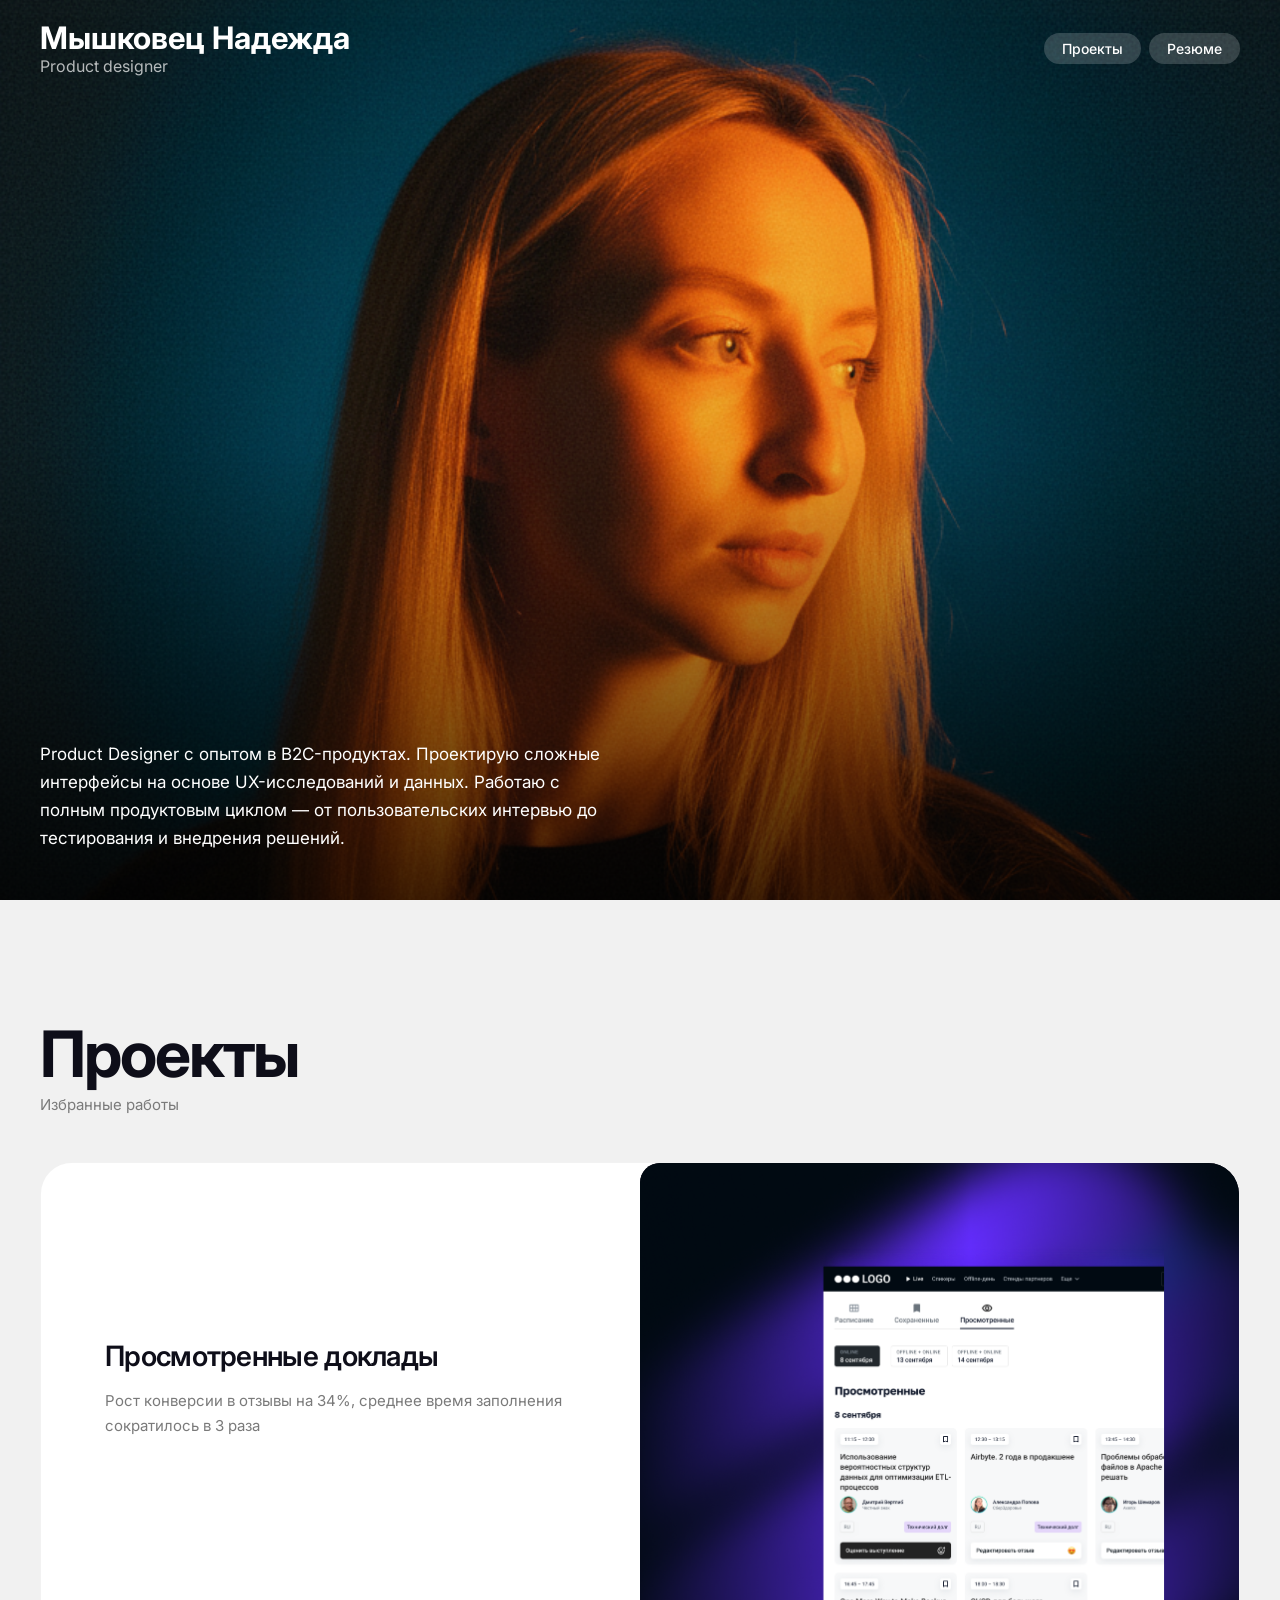
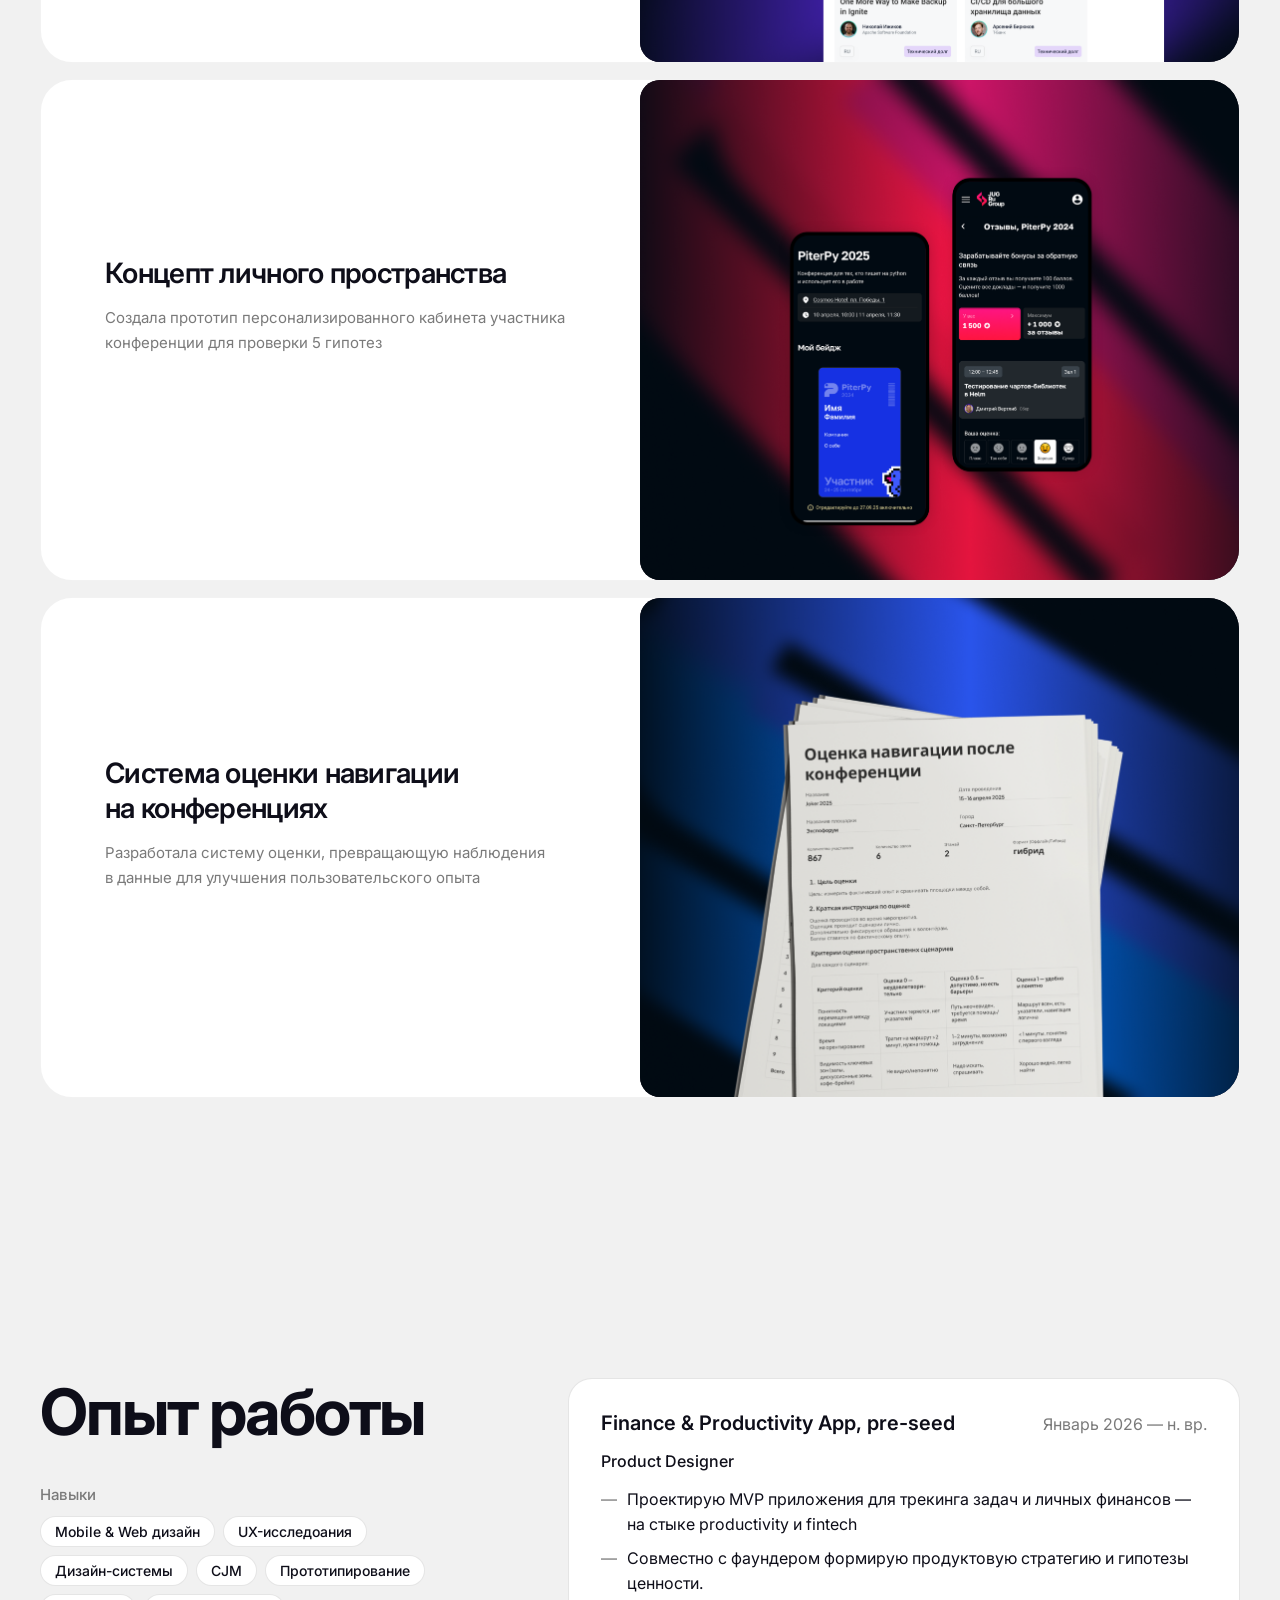
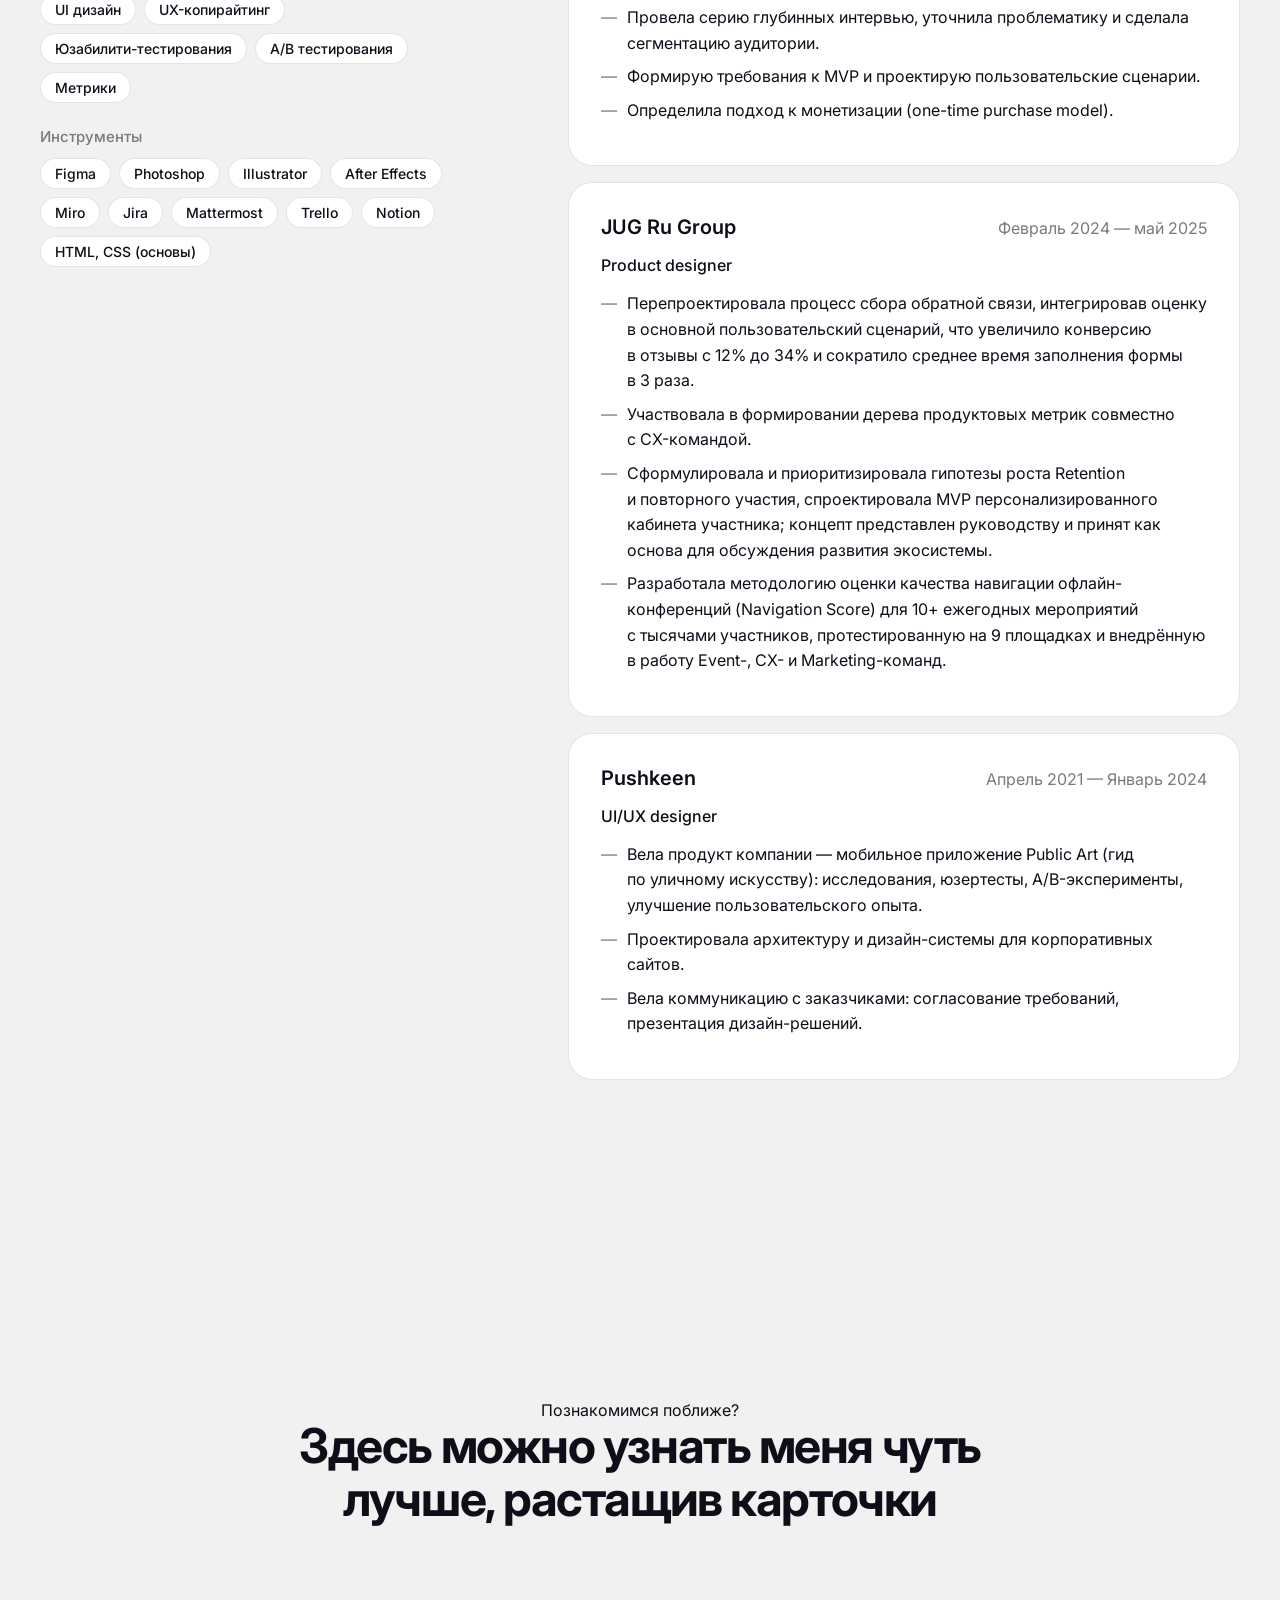
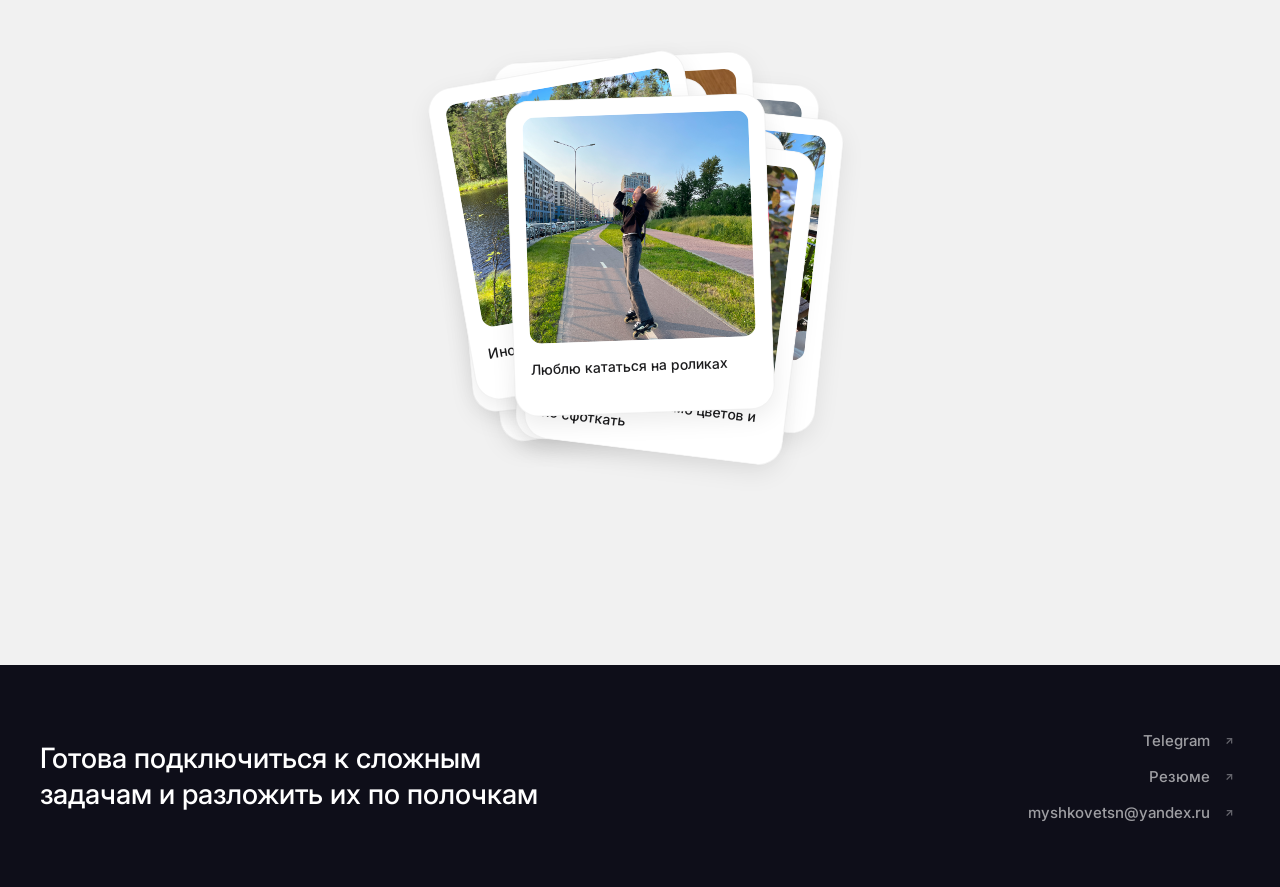
==== index.html @ fb1a0914 "Fix path" ====
<!doctype html>
<html lang="ru">
  <head>
    <meta charset="UTF-8" />
    <meta name="viewport" content="width=device-width" />
    <title>Мышковец Надежда — Product Designer</title>
    <meta name="description" content="Мышковец Надежда — Product Designer с опытом в B2C-продуктах" />
    <meta property="og:title" content="Мышковец Надежда — Product Designer" />
    <meta property="og:description" content="Проектирую сложные интерфейсы на основе UX-исследований и данных" />
    <meta property="og:image" content="https://myshkovetsn.ru/images/hero.png" />
    <meta property="og:type" content="website" />
    <link rel="preconnect" href="https://fonts.googleapis.com" />
    <link rel="preconnect" href="https://fonts.gstatic.com" crossorigin />
    <link href="https://fonts.googleapis.com/css2?family=Inter:wght@400;500;600;700&display=swap" rel="stylesheet" />
    <link rel="icon" type="image/png" href="images/favicon.png" />
    <style>
      *,
      *::before,
      *::after {
        box-sizing: border-box;
        margin: 0;
        padding: 0;
      }

      /*
    ━━━━━━━━━━━━━━━━━━━━━━━━━━━━━━━
    ТИПОГРАФИКА — единая система
    ━━━━━━━━━━━━━━━━━━━━━━━━━━━━━━━
    Дисплей (hero-имя в шапке): 31px / 700
    Дисплей (секция "Проекты"):  64px / 700  letter-spacing: -0.03em
    Карточка — заголовок:        28px / 600  letter-spacing: -0.02em
    Карточка — описание:         15px / 400
    Hero bio:                    17px / 400  leading: 1.65
    Навигация:                   14px / 500
    Подпись (muted):             15px / 400
    ━━━━━━━━━━━━━━━━━━━━━━━━━━━━━━━
    */

      :root {
        --bg: #f1f1f1;
        --dark: #0e0e19;
        --text: #0e0e19;
        --muted: #7a7a7a;
        --border: rgba(0, 0, 0, 0.1);
      }

      html {
        scroll-behavior: smooth;
      }

      body {
        font-family: "Inter", sans-serif;
        background: var(--bg);
        color: var(--text);
        -webkit-font-smoothing: antialiased;
        overflow-x: hidden;
      }

      /* ══════════════════════════════
       NAV
       ══════════════════════════════ */
      .site-nav {
        position: fixed;
        top: 0;
        left: 0;
        right: 0;
        z-index: 200;
        padding: 20px 40px;
        display: flex;
        align-items: center;
        /* кнопки по центру относительно всего лого */
        justify-content: space-between;
        transition:
          background 0.35s,
          border-color 0.35s;
        border-bottom: 1px solid transparent;
      }

      .site-nav.solid {
        background: #ffffff;
        border-color: var(--border);
      }

      .nav-logo {
        text-decoration: none;
        display: flex;
        flex-direction: column;
      }

      .nav-logo-name {
        font-weight: 700;
        line-height: 1.15;
        font-size: 31px;
        color: #fff;
        transition:
          font-size 0.35s,
          color 0.35s;
      }

      .nav-logo-role {
        font-size: 16px;
        color: rgba(255, 255, 255, 0.7);
        transition:
          max-height 0.35s,
          opacity 0.35s;
        max-height: 28px;
        overflow: hidden;
      }

      .site-nav.solid .nav-logo-name {
        font-size: 15px;
        color: var(--text);
      }

      .site-nav.solid .nav-logo-role {
        max-height: 0;
        opacity: 0;
      }

      .nav-links {
        display: flex;
        gap: 8px;
        list-style: none;
      }

      .nav-pill {
        font-size: 14px;
        font-weight: 500;
        text-decoration: none;
        border-radius: 20px;
        padding: 7px 18px;
        background: rgba(255, 255, 255, 0.18);
        color: #fff;
        transition: opacity 0.2s;
      }

      .site-nav.solid .nav-pill {
        background: rgba(0, 0, 0, 0.07);
        color: var(--text);
      }

      .nav-pill:hover {
        opacity: 0.65;
      }

      .nav-burger {
        display: none;
        flex-direction: column;
        gap: 5px;
        cursor: pointer;
        background: none;
        border: none;
        padding: 4px;
      }

      .nav-burger span {
        display: block;
        width: 24px;
        height: 2px;
        background: #fff;
        border-radius: 2px;
        transition: background 0.3s;
      }

      .site-nav.solid .nav-burger span {
        background: var(--text);
      }

      .nav-overlay {
        display: none;
        position: fixed;
        inset: 0;
        z-index: 190;
        background: var(--dark);
        flex-direction: column;
        padding: 100px 32px 40px;
        opacity: 0;
        transition: opacity 0.25s;
      }

      .nav-overlay.open {
        display: flex;
        opacity: 1;
      }

      .nav-overlay .ol-link {
        font-size: 30px;
        font-weight: 700;
        color: #fff;
        text-decoration: none;
        margin-bottom: 20px;
        display: block;
      }

      .overlay-contacts {
        margin-top: 40px;
        padding-top: 24px;
        border-top: 1px solid rgba(255, 255, 255, 0.12);
        display: flex;
        flex-direction: column;
      }

      .overlay-contacts a {
        font-size: 15px;
        color: rgba(255, 255, 255, 0.55);
        text-decoration: none;
        margin-bottom: 12px;
      }

      .close-btn {
        position: absolute;
        top: 20px;
        right: 28px;
        background: none;
        border: none;
        color: #fff;
        font-size: 36px;
        cursor: pointer;
        line-height: 1;
      }

      /* ══════════════════════════════
       HERO — ровно 100vh, лицо сверху
       ══════════════════════════════ */
      .hero {
        position: relative;
        width: 100%;
        height: 100vh;
        /* ровно один экран */
        overflow: hidden;
        background: #111;
      }

      .hero-bg {
        /* портретное фото: якорим сверху чтобы лицо было видно */
        position: absolute;
        top: 0;
        /* Убираем 200, прижимаем к самому верху */
        left: 0;
        width: 100%;
        height: 100%;
        object-fit: cover;

        /* Смещаем фокус: по горизонтали центр, по вертикали 15% (поднимаем лицо вверх) */
        object-position: center 45%;
        animation: heroIn 1s cubic-bezier(0.25, 0.46, 0.45, 0.94) both;
      }

      @keyframes heroIn {
        from {
          transform: scale(1.06);
          opacity: 0;
        }

        to {
          transform: scale(1);
          opacity: 1;
        }
      }

      .hero-overlay {
        position: absolute;
        inset: 0;
        background: linear-gradient(to top, rgba(0, 0, 0, 0.72) 0%, rgba(0, 0, 0, 0.05) 50%, transparent 100%);
      }

      .hero-text {
        position: absolute;
        bottom: 48px;
        left: 40px;
        right: 40px;
        max-width: 560px;
        color: #fff;
        animation: textIn 0.9s 0.55s cubic-bezier(0.25, 0.46, 0.45, 0.94) both;
      }

      .hero-text p {
        font-size: 17px;
        line-height: 1.65;
      }

      @keyframes textIn {
        from {
          opacity: 0;
          transform: translateY(18px);
        }

        to {
          opacity: 1;
          transform: none;
        }
      }

      /* ══════════════════════════════
       PROJECTS
       ══════════════════════════════ */
      #projects {
        padding: 120px 40px;
        max-width: 1540px;
        margin: 0 auto;
      }

      .projects-list {
        display: flex;
        flex-direction: column;
        gap: 32px;
        /* Увеличили зазор между карточками */
      }

      .p-card {
        display: grid;
        grid-template-columns: 1fr 1fr;
        gap: 0;
        min-height: 480px;
        border-radius: 32px;
        /* Более мягкие углы */
        overflow: hidden;
        text-decoration: none;
        color: inherit;
        background: #ffffff;
        /* Всегда белый фон */
        border: 1px solid rgba(0, 0, 0, 0.05);
        transition:
          transform 0.4s cubic-bezier(0.4, 0, 0.2, 1),
          box-shadow 0.4s ease;
      }

      /* Дисплей-заголовок секции */
      .section-title {
        font-size: 64px;
        font-weight: 700;
        letter-spacing: -0.03em;
        line-height: 1.05;
        margin-bottom: 8px;
      }

      .section-sub {
        font-size: 15px;
        color: var(--muted);
        margin-bottom: 48px;
      }

      .projects-list {
        display: flex;
        flex-direction: column;
        gap: 16px;
      }

      /* Текстовая панель */
      .p-text {
        padding: 64px;
        /* Больше воздуха внутри */
        display: flex;
        flex-direction: column;
        justify-content: center;
      }

      .p-text-inner {
        position: relative;
        z-index: 1;
      }

      /* Карточка — заголовок: 28px semibold (увеличен с 23px) */
      .p-text h3 {
        font-size: 28px;
        font-weight: 600;
        letter-spacing: -0.025em;
        line-height: 1.25;
        margin-bottom: 14px;
      }

      .p-card:hover .p-text h3 {
        text-decoration: underline;
        text-underline-offset: 3px;
      }

      .p-text p {
        font-size: 15px;
        color: var(--muted);
        line-height: 1.7;
        margin-bottom: 28px;
      }

      .p-cta {
        font-size: 14px;
        font-weight: 500;
        color: var(--text);
        display: inline-flex;
        align-items: center;
        gap: 6px;
        opacity: 0;
        transform: translateX(-6px);
        transition:
          opacity 0.25s,
          transform 0.25s;
      }

      .p-card:hover .p-cta {
        opacity: 1;
        transform: none;
      }

      /* Фото-панель: скруглена со всех сторон */
      .p-image {
        position: relative;
        overflow: hidden;
        width: 100%;
        aspect-ratio: 1.2 / 1;
        background: #1a1020;
        border-radius: 20px;
        /* скругление всех углов */
      }

      .img-bg {
        position: absolute;
        inset: 0;
        width: 100%;
        height: 100%;
        object-fit: cover;
        display: block;
      }

      .img-ui {
        position: absolute;
        bottom: 0;
        width: 100%;
        height: 100%;
        object-fit: contain;
        display: block;
        transform-origin: bottom;
        transform: scale(0.9);
        transition: transform 0.6s cubic-bezier(0.4, 0, 0.2, 1);
      }

      .p-card:hover .img-ui {
        transform: scale(1);
      }

      /* ══════════════════════════════
       ОПЫТ РАБОТЫ
       ══════════════════════════════ */
      .experience-section {
        max-width: 1540px;
        margin: 160px auto;
        padding: 0 40px;
        display: grid;
        grid-template-columns: 1fr 1.5fr;
        /* Сетка как в проектах */
        gap: 80px;
        align-items: start;
      }

      /* Фикс для левой колонки и прилипания */
      .experience-left {
        height: 100%;
      }

      .skills-sticky-wrap {
        position: sticky;
        top: 140px;
        /* Прилипает к верху при скролле */
      }

      .skills-block {
        margin-top: 40px;
      }

      .skills-label {
        font-size: 15px;
        font-weight: 500;
        color: var(--muted);
        margin: 24px 0 12px;
      }

      .skills-list {
        display: flex;
        flex-wrap: wrap;
        gap: 8px;
      }

      .skill-tag {
        padding: 6px 14px;
        background: #fff;
        border: 1px solid var(--border);
        border-radius: 100px;
        font-size: 14px;
        font-weight: 500;
      }

      /* Карточки опыта в стиле Apple (без теней) */
      .experience-list {
        display: flex;
        flex-direction: column;
        gap: 16px;
      }

      .exp-item {
        background: #fff;
        padding: 32px;
        border-radius: 24px;
        border: 1px solid var(--border);
      }

      .exp-company {
        font-size: 20px;
        font-weight: 700;
        margin-bottom: 4px;
      }

      .exp-role {
        font-size: 15px;
        color: var(--muted);
        margin-bottom: 20px;
      }

      .exp-description li {
        font-size: 15px;
        line-height: 1.6;
        margin-bottom: 8px;
        color: var(--text);
      }

      .exp-header {
        display: flex;
        justify-content: space-between;
        align-items: baseline;
        margin-bottom: 12px;
      }

      .exp-company {
        font-size: 20px;
        font-weight: 600;
        color: var(--text);
      }

      .exp-date {
        font-size: 16px;
        color: var(--muted);
      }

      .exp-role {
        font-size: 16px;
        font-weight: 500;
        margin-bottom: 16px;
        color: var(--text);
      }

      .exp-description {
        font-size: 15px;
        line-height: 1.6;
        margin-bottom: 10px;
        color: #3a3a3c;
      }

      .exp-description li {
        font-size: 16px;
        line-height: 1.6;
        color: var(--text);
        margin-bottom: 8px;
        display: flex;
        gap: 10px;
      }

      .exp-description li::before {
        content: "—";
        /* Твой фирменный дефис */
        color: var(--muted);
      }

      /* ══════════════════════════════
       PHOTO CARDS — ровно 100vh, лицо сверху
       ══════════════════════════════ */
      #about-me {
        padding: 160px 20px; /* Тот самый отступ, который мы выбрали */
        background: var(--bg); /* Возвращаем светлый фон */
        color: var(--text);
        text-align: center;
        overflow: hidden;
        position: relative;
      }

      .about-title {
        font-size: 48px;
        font-weight: 700;
        letter-spacing: -0.03em;
        line-height: 1.1;
        max-width: 800px;
        margin: 0 auto 80px;
        color: var(--text); /* Гарантируем читаемость */
      }

      .photo-stack {
        position: relative;
        height: 500px; /* Высота зоны для раскидывания */
        max-width: 1000px;
        margin: 0 auto;
      }

      .stack-card {
        position: absolute;
        top: 50%;
        left: 50%;
        width: 260px; /* Немного компактнее для 9 штук */
        padding: 16px; /* Фиксированный отступ от края карточки до контента */
        background: #fff;
        border-radius: 24px;
        box-shadow: 0 8px 24px rgba(0, 0, 0, 0.08); /* Деликатная тень на светлом фоне */
        cursor: grab;
        transform: translate(calc(-50% + var(--x)), calc(-50% + var(--y))) rotate(var(--angle));
        transition: transform 0.3s cubic-bezier(0.2, 0.8, 0.2, 1);
        border: 1px solid rgba(0, 0, 0, 0.05); /* Тонкая рамка, чтобы карточка не сливалась с фоном f1f1f1 */
      }

      .stack-card:active {
        cursor: grabbing;
        scale: 1.05;
        z-index: 100;
      }

      .stack-card img {
        width: 100%;
        aspect-ratio: 1;
        object-fit: cover;
        border-radius: 12px;
        display: block;
        margin-bottom: 16px; /* Фиксированное расстояние от фото до текста */
        pointer-events: none; /* Дополнительная защита от Eagle */
      }

      .card-caption {
        font-size: 14px;
        line-height: 1.4;
        color: #1c1c1e;
        font-weight: 500;
        text-align: left;
        min-height: 40px; /* Резервируем место под 2 строки, чтобы карточки были одной высоты */
      }

      /* ══════════════════════════════
       FOOTER
       ══════════════════════════════ */
      .site-footer {
        background: var(--dark);
        color: #fff;
        padding: 64px 40px;
        display: grid;
        grid-template-columns: 1fr auto;
        align-items: center;
        gap: 40px;
      }

      .site-footer h2 {
        font-size: 28px;
        font-weight: 500;
        line-height: 1.3;
        max-width: 500px;
      }

      .footer-links {
        display: flex;
        flex-direction: column;
        gap: 14px;
        align-items: flex-end;
      }

      .footer-links a {
        font-size: 15px;
        font-weight: 500;
        color: rgba(255, 255, 255, 0.6);
        text-decoration: none;
        display: flex;
        align-items: center;
        gap: 8px;
        transition: color 0.2s;
      }

      .footer-links a:hover {
        color: #fff;
      }

      .arr {
        display: inline-flex;
        align-items: center;
        justify-content: center;
        width: 22px;
        height: 22px;
        border: 1 px solid currentColor;
        border-radius: 50%;
        font-size: 11px;
        font-weight: 700;
        opacity: 0.6;
        transition: opacity 0.2s;
        flex-shrink: 0;
      }

      .footer-links a:hover .arr {
        opacity: 1;
      }

      /* Fade-up */
      .fade-up {
        opacity: 0;
        transform: translateY(28px);
        transition:
          opacity 0.7s ease,
          transform 0.7s ease;
      }

      .fade-up.in {
        opacity: 1;
        transform: none;
      }

      /* ══════════════════════════════
       МОБИЛЬНАЯ ВЕРСИЯ
       ══════════════════════════════ */
      @media (max-width: 800px) {
        html,
        body {
          width: 100%;
          overflow-x: hidden;
          position: relative;
        }

        .site-nav {
          padding: 16px 20px;
          width: 100%;
        }

        .nav-links {
          display: none;
        }

        .nav-burger {
          display: flex;
        }

        .hero {
          height: auto;
          min-height: 80vh;
        }

        .hero-text {
          left: 20px;
          right: 20px;
          bottom: 28px;
          width: auto;
        }

        .hero-text p {
          font-size: 16px;
          line-height: 1.5;
        }

        #projects {
          padding: 60px 16px;
          width: 100%;
        }

        .section-title {
          font-size: 36px;
          line-height: 1.1;
        }

        .p-card {
          grid-template-columns: 1fr;
          min-height: auto;
          width: 100%;
        }

        .p-card.img-left .p-image {
          order: 0;
        }

        .p-image {
          aspect-ratio: 1 / 1;
          min-height: auto;
        }

        .p-text {
          padding: 32px 20px;
        }

        .p-text h3 {
          font-size: 22px;
        }

        .p-cta {
          opacity: 1;
          transform: none;
        }

        /* Уменьшаем общие отступы секции */
        #about-me {
          padding: 80px 16px;
        }

        /* Заголовок делаем более читабельным для мобилки */
        .about-title {
          font-size: 28px;
          margin-bottom: 40px;
          max-width: 100%;
        }

        /* Ограничиваем высоту зоны, чтобы карточки не разлетались за пределы экрана */
        .photo-stack {
          height: 400px;
          width: 100%;
        }

        /* Уменьшаем карточки, чтобы они не занимали весь экран */
        .stack-card {
          width: 180px; /* Было 260px */
          padding: 10px;
          border-radius: 16px;
          touch-action: none; /* Запрещает скролл страницы, когда палец на карточке */
        }

        .stack-card img {
          margin-bottom: 8px;
          border-radius: 8px;
        }

        .card-caption {
          font-size: 12px;
          min-height: 32px; /* Чуть меньше подпись */
        }

        /* ФИКС ОПЫТА РАБОТЫ */
        .experience-section {
          grid-template-columns: 1fr;
          gap: 32px;
          padding: 0 16px;
          margin: 80px 0;
          width: 100%;
        }

        .skills-sticky-wrap {
          position: static;
          width: 100%;
        }

        .experience-list {
          width: 100%;
          gap: 12px;
        }

        .exp-item {
          padding: 24px;
          width: 100%;
        }

        .site-footer {
          grid-template-columns: 1fr;
          padding: 40px 20px;
          width: 100%;
        }
        .footer-links {
          align-items: flex-start;
        }
      }
    </style>
  </head>

  <body>
    <nav class="site-nav" id="mainNav">
      <a href="index.html" class="nav-logo">
        <span class="nav-logo-name">Мышковец Надежда</span>
        <span class="nav-logo-role">Product designer</span>
      </a>
      <ul class="nav-links">
        <li><a class="nav-pill" href="#projects">Проекты</a></li>
        <li><a class="nav-pill" href="https://disk.yandex.ru/i/yGqZMtid8uBw-g" target="_blank">Резюме</a></li>
      </ul>
      <button class="nav-burger" id="burgerBtn" aria-label="Меню"><span></span><span></span><span></span></button>
    </nav>

    <div class="nav-overlay" id="navOverlay">
      <button class="close-btn" id="closeBtn">×</button>
      <a class="ol-link" href="#projects" id="olProjects">Проекты</a>
      <a class="ol-link" href="https://disk.yandex.ru/i/yGqZMtid8uBw-g" target="_blank">Резюме</a>
      <div class="overlay-contacts">
        <a href="https://t.me/NadyaMyshk" target="_blank">Telegram</a>
        <a href="mailto:myshkovetsn&#64;yandex.ru">myshkovetsn&#64;yandex.ru</a>
      </div>
    </div>

    <!-- HERO: ровно 100vh, лицо сверху -->
    <div class="hero">
      <img class="hero-bg" src="images/hero.png" alt="Мышковец Надежда" />
      <div class="hero-overlay"></div>
      <div class="hero-text">
        <p>
          Product Designer с опытом в B2C-продуктах. Проектирую сложные интерфейсы на основе UX-исследований и данных. Работаю с полным продуктовым циклом — от пользовательских интервью до
          тестирования и внедрения решений.
        </p>
      </div>
    </div>

    <!-- Полосы -->
    <div class="global-grid-lines">
      <div class="g-line"></div>
      <div class="g-line"></div>
      <div class="g-line"></div>
    </div>

    <section id="projects">
      <h2 class="section-title fade-up">Проекты</h2>
      <p class="section-sub fade-up">Избранные работы</p>
      <div class="projects-list">
        <!-- 3: текст слева, фото справа -->
        <a class="p-card fade-up" href="rating.html">
          <div class="p-text">
            <div class="p-text-inner">
              <h3>Просмотренные доклады</h3>
              <p>Рост конверсии в отзывы на 34%, среднее время заполнения сократилось в 3 раза</p>
              <span class="p-cta">Смотреть проект →</span>
            </div>
          </div>
          <div class="p-image">
            <img class="img-bg" src="images/rating-bg.png" alt="" />
            <img class="img-ui" src="images/rating-ui.png" alt="Просмотренные доклады" />
          </div>
        </a>

        <!-- 2: фото слева, текст справа -->
        <a class="p-card img-left fade-up" href="account.html">
          <div class="p-text">
            <div class="p-text-inner">
              <h3>Концепт личного пространства</h3>
              <p>Создала прототип персонализированного кабинета участника конференции для проверки 5 гипотез</p>
              <span class="p-cta">Смотреть проект →</span>
            </div>
          </div>
          <div class="p-image">
            <img class="img-bg" src="images/account-bg.png" alt="" />
            <img class="img-ui" src="images/account-ui.png" alt="Личное пространство" />
          </div>
        </a>

        <!-- 1: текст слева, фото справа -->
        <a class="p-card fade-up" href="navigation.html">
          <div class="p-text">
            <div class="p-text-inner">
              <h3>Система оценки навигации на конференциях</h3>
              <p>Разработала систему оценки, превращающую наблюдения в данные для улучшения пользовательского опыта</p>
              <span class="p-cta">Смотреть проект →</span>
            </div>
          </div>
          <div class="p-image">
            <img class="img-bg" src="images/nav-bg.png" alt="" />
            <img class="img-ui" src="images/nav-ui.png" alt="Система навигации" />
          </div>
        </a>
      </div>
    </section>

    <section class="experience-section fade-up">
      <div class="experience-left">
        <div class="skills-sticky-wrap">
          <h2 class="section-title">Опыт работы</h2>

          <div class="skills-block">
            <p class="skills-label">Навыки</p>
            <div class="skills-list">
              <span class="skill-tag">Mobile & Web дизайн</span>
              <span class="skill-tag">UX-исследоания</span>
              <span class="skill-tag">Дизайн-системы</span>
              <span class="skill-tag">CJM</span>
              <span class="skill-tag">Прототипирование</span>
              <span class="skill-tag">UI дизайн</span>
              <span class="skill-tag">UX-копирайтинг</span>
              <span class="skill-tag">Юзабилити-тестирования</span>
              <span class="skill-tag">A/B тестирования</span>
              <span class="skill-tag">Метрики</span>
            </div>

            <p class="skills-label">Инструменты</p>
            <div class="skills-list">
              <span class="skill-tag">Figma</span>
              <span class="skill-tag">Photoshop</span>
              <span class="skill-tag">Illustrator</span>
              <span class="skill-tag">After Effects</span>
              <span class="skill-tag">Miro</span>
              <span class="skill-tag">Jira</span>
              <span class="skill-tag">Mattermost</span>
              <span class="skill-tag">Trello</span>
              <span class="skill-tag">Notion</span>
              <span class="skill-tag">HTML, CSS (основы)</span>
            </div>
          </div>
        </div>
      </div>

      <div class="experience-list">
        <div class="exp-item">
          <div class="exp-header">
            <div class="exp-company">Finance & Productivity App, pre-seed</div>
            <div class="exp-date">Январь 2026 — н. вр.</div>
          </div>
          <div class="exp-role">Product Designer</div>
          <ul class="exp-description">
            <li>Проектирую MVP приложения для трекинга задач и личных финансов — на стыке productivity и fintech</li>
            <li>Совместно с фаундером формирую продуктовую стратегию и гипотезы ценности.</li>
            <li>Провела серию глубинных интервью, уточнила проблематику и сделала сегментацию аудитории.</li>
            <li>Формирую требования к MVP и проектирую пользовательские сценарии.</li>
            <li>Определила подход к монетизации (one-time purchase model).</li>
          </ul>
        </div>

        <div class="exp-item">
          <div class="exp-header">
            <div class="exp-company">JUG Ru Group</div>
            <div class="exp-date">Февраль 2024 — май 2025</div>
          </div>
          <div class="exp-role">Product designer</div>
          <ul class="exp-description">
            <li>
              Перепроектировала процесс сбора обратной связи, интегрировав оценку в основной пользовательский сценарий, что увеличило конверсию в отзывы с 12% до 34% и сократило среднее время
              заполнения формы в 3 раза.
            </li>
            <li>Участвовала в формировании дерева продуктовых метрик совместно с CX-командой.</li>
            <li>
              Сформулировала и приоритизировала гипотезы роста Retention и повторного участия, спроектировала MVP персонализированного кабинета участника; концепт представлен руководству и принят как
              основа для обсуждения развития экосистемы.
            </li>
            <li>
              Разработала методологию оценки качества навигации офлайн-конференций (Navigation Score) для 10+ ежегодных мероприятий с тысячами участников, протестированную на 9 площадках и внедрённую
              в работу Event-, CX- и Marketing-команд.
            </li>
          </ul>
        </div>

        <div class="exp-item">
          <div class="exp-header">
            <div class="exp-company">Pushkeen</div>
            <div class="exp-date">Апрель 2021 — Январь 2024</div>
          </div>
          <div class="exp-role">UI/UX designer</div>
          <ul class="exp-description">
            <li>Вела продукт компании — мобильное приложение Public Art (гид по уличному искусству): исследования, юзертесты, A/B-эксперименты, улучшение пользовательского опыта.</li>
            <li>Проектировала архитектуру и дизайн-системы для корпоративных сайтов.</li>
            <li>Вела коммуникацию с заказчиками: согласование требований, презентация дизайн-решений.</li>
          </ul>
        </div>
      </div>
    </section>

    <section id="about-me">
      <div class="about-container">
        <p class="about-label">Познакомимся поближе?</p>
        <h2 class="about-title">Здесь можно узнать меня чуть лучше, растащив карточки</h2>

        <div class="photo-stack" id="stack">
          <!-- Карточка 9 -->
          <div class="stack-card" style="--angle: -8deg; --x: -30px; --y: 15px">
            <img src="images/photocard-golden hours.png" alt="golden hours" />
            <div class="card-caption">Обожаю это чарующее освещение перед закатом</div>
          </div>
          <!-- Карточка 8 -->
          <div class="stack-card" style="--angle: 4deg; --x: 40px; --y: -20px">
            <img src="images/photocard-nature.png" alt="nature" />
            <div class="card-caption">Ценю время, проведенное на природе</div>
          </div>
          <!-- Карточка 7 -->
          <div class="stack-card" style="--angle: -3deg; --x: -10px; --y: -40px">
            <img src="images/photocard-coffee.png" alt="coffee" />
            <div class="card-caption">Мое утро не начнется без кофе</div>
          </div>
          <!-- Карточка 6 -->
          <div class="stack-card" style="--angle: 6deg; --x: 60px; --y: 10px">
            <img src="images/photocard-painting.png" alt="painting" />
            <div class="card-caption">Пытаюсь рисовать акварелью</div>
          </div>
          <!-- Карточка 5 -->
          <div class="stack-card" style="--angle: -5deg; --x: -50px; --y: -10px">
            <img src="images/photocard-sewing.png" alt="sewing" />
            <div class="card-caption">Шью себе одежду</div>
          </div>
          <!-- Карточка 4 -->
          <div class="stack-card" style="--angle: 2deg; --x: 10px; --y: 30px">
            <img src="images/photocard-sea.png" alt="sea" />
            <div class="card-caption">Как и многие, люблю море</div>
          </div>
          <!-- Карточка 3 -->
          <div class="stack-card" style="--angle: -10deg; --x: -60px; --y: -30px">
            <img src="images/photocard-hiking.png" alt="hiking" />
            <div class="card-caption">Иногда хожу в походы</div>
          </div>
          <!-- Карточка 2 -->
          <div class="stack-card" style="--angle: 7deg; --x: 30px; --y: 40px">
            <img src="images/photocard-roses.png" alt="roses" />
            <div class="card-caption">Не могу пройти мимо цветов и не сфоткать</div>
          </div>
          <!-- Карточка 1 -->
          <div class="stack-card" style="--angle: -2deg; --x: 0px; --y: 0px">
            <img src="images/photocard-roller skates.png" alt="roller skates" />
            <div class="card-caption">Люблю кататься на роликах</div>
          </div>
        </div>
      </div>
    </section>

    <footer class="site-footer">
      <h2>Готова подключиться к сложным задачам и разложить их по полочкам</h2>
      <div class="footer-links">
        <a href="https://t.me/NadyaMyshk" target="_blank">Telegram <span class="arr">↗</span></a>
        <a href="https://disk.yandex.ru/i/yGqZMtid8uBw-g" target="_blank">Резюме <span class="arr">↗</span></a>
        <a href="mailto:myshkovetsn&#64;yandex.ru">myshkovetsn&#64;yandex.ru <span class="arr">↗</span></a>
      </div>
    </footer>

    <script>
      const nav = document.getElementById("mainNav");
      function updateNav() {
        nav.classList.toggle("solid", window.scrollY > window.innerHeight * 0.55);
      }
      window.addEventListener("scroll", updateNav, { passive: true });
      updateNav();

      const overlay = document.getElementById("navOverlay");
      document.getElementById("burgerBtn").onclick = () => overlay.classList.add("open");
      document.getElementById("closeBtn").onclick = () => overlay.classList.remove("open");
      document.getElementById("olProjects").onclick = () => overlay.classList.remove("open");

      const fadeEls = document.querySelectorAll(".fade-up");
      if ("IntersectionObserver" in window) {
        const io = new IntersectionObserver(
          (ee) =>
            ee.forEach((e) => {
              if (e.isIntersecting) {
                e.target.classList.add("in");
                io.unobserve(e.target);
              }
            }),
          { threshold: 0, rootMargin: "0px 0px -40px 0px" },
        );
        fadeEls.forEach((el) => io.observe(el));
      } else {
        fadeEls.forEach((el) => el.classList.add("in"));
      }
      setTimeout(() => fadeEls.forEach((el) => el.classList.add("in")), 1500);

      <!-- Скрипт для перетаскивания -->
      const stack = document.getElementById("stack");
      const cards = document.querySelectorAll(".stack-card");

      cards.forEach((card) => {
        card.addEventListener("dragstart", (e) => e.preventDefault());
        let isDragging = false;
        let startX, startY;
        let currentX = 0,
          currentY = 0;

        card.addEventListener("mousedown", startDragging);
        window.addEventListener("mousemove", drag);
        window.addEventListener("mouseup", stopDragging);

        // Для мобилок
        card.addEventListener("touchstart", (e) => startDragging(e.touches[0]));
        window.addEventListener("touchmove", (e) => drag(e.touches[0]));
        window.addEventListener("touchend", stopDragging);

        function startDragging(e) {
          // Сбрасываем z-index у всех и даем текущей 1000
          cards.forEach((c) => (c.style.zIndex = 1));
          card.style.zIndex = 1000;
          isDragging = true;
          startX = e.clientX - currentX;
          startY = e.clientY - currentY;
          card.style.transition = "none";
        }

        function drag(e) {
          if (!isDragging) return;
          currentX = e.clientX - startX;
          currentY = e.clientY - startY;
          // Оставляем вращение, меняем только координаты
          const angle = getComputedStyle(card).getPropertyValue("--angle");
          card.style.transform = `translate(calc(-50% + ${currentX}px), calc(-50% + ${currentY}px)) rotate(${angle})`;
        }

        function stopDragging() {
          isDragging = false;
          card.style.transition = "transform 0.5s cubic-bezier(0.2, 0.8, 0.2, 1)";
        }
      });
    </script>
  </body>
</html>
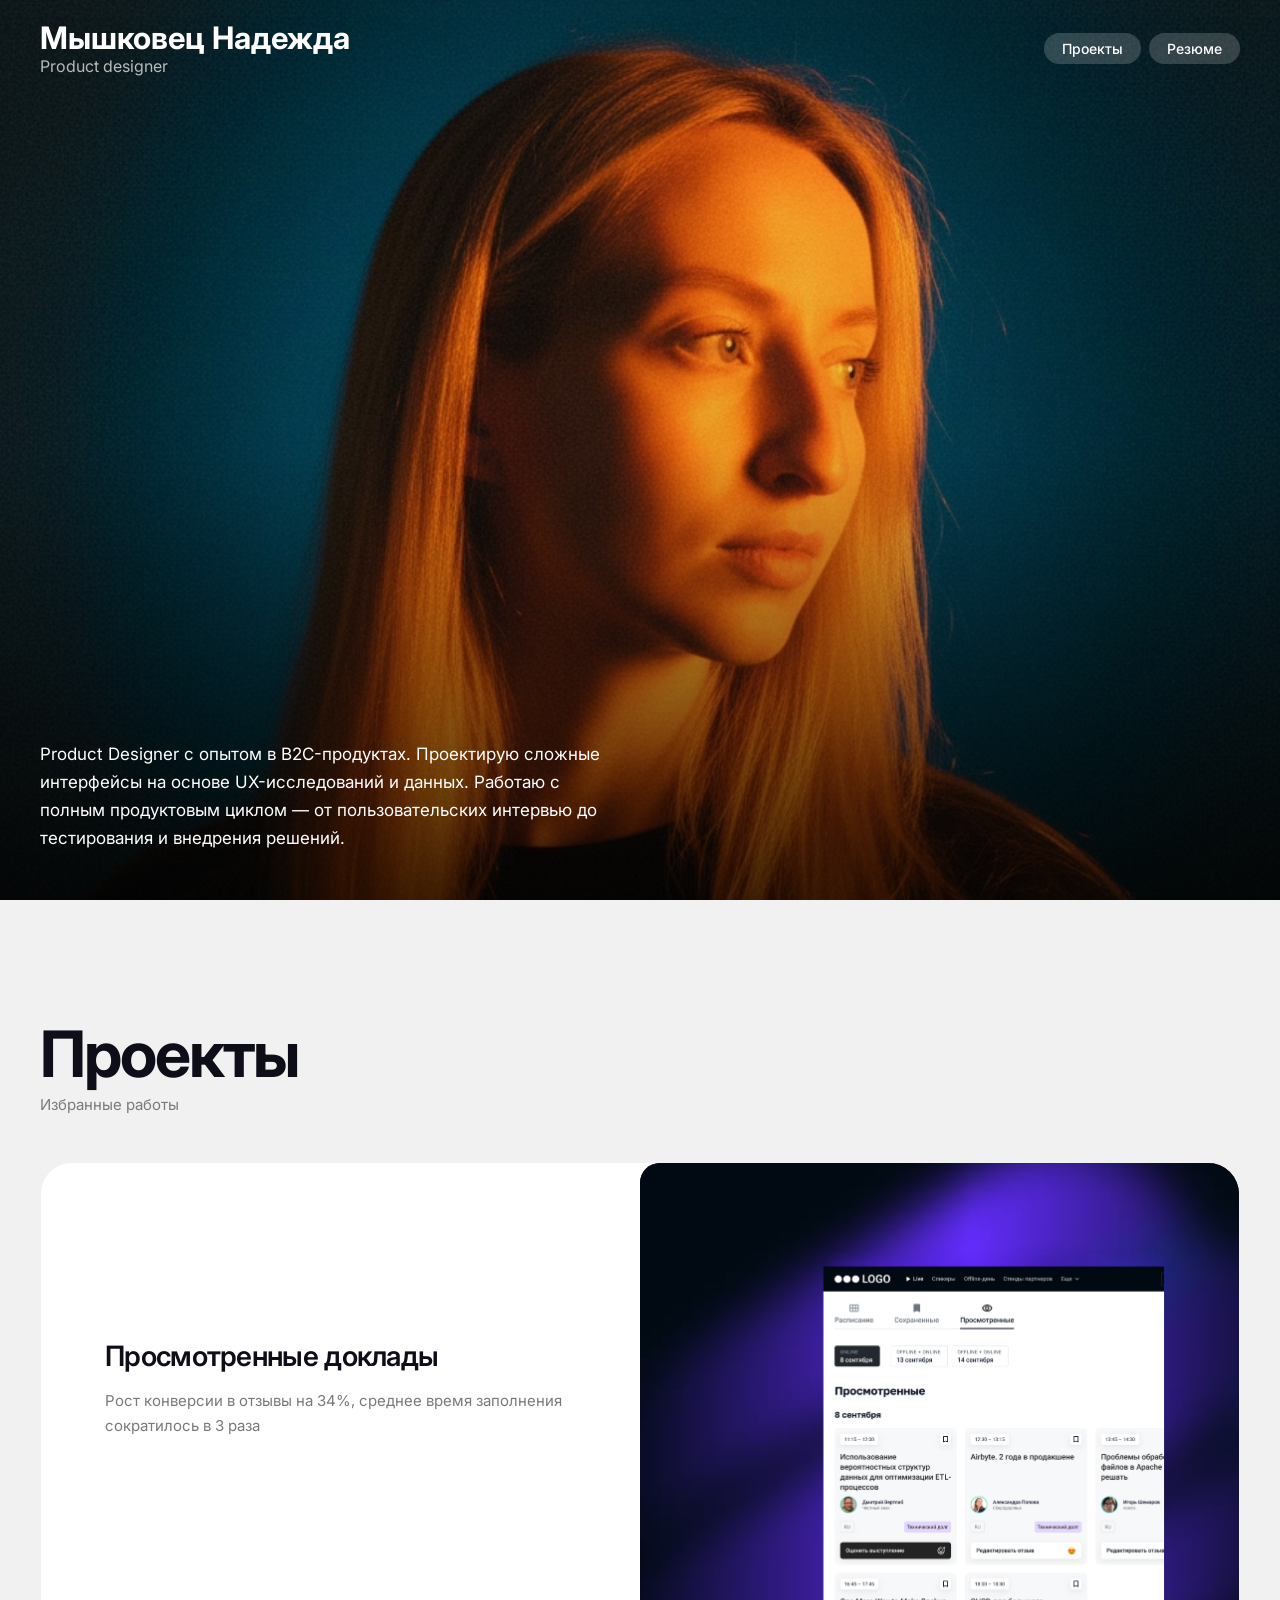
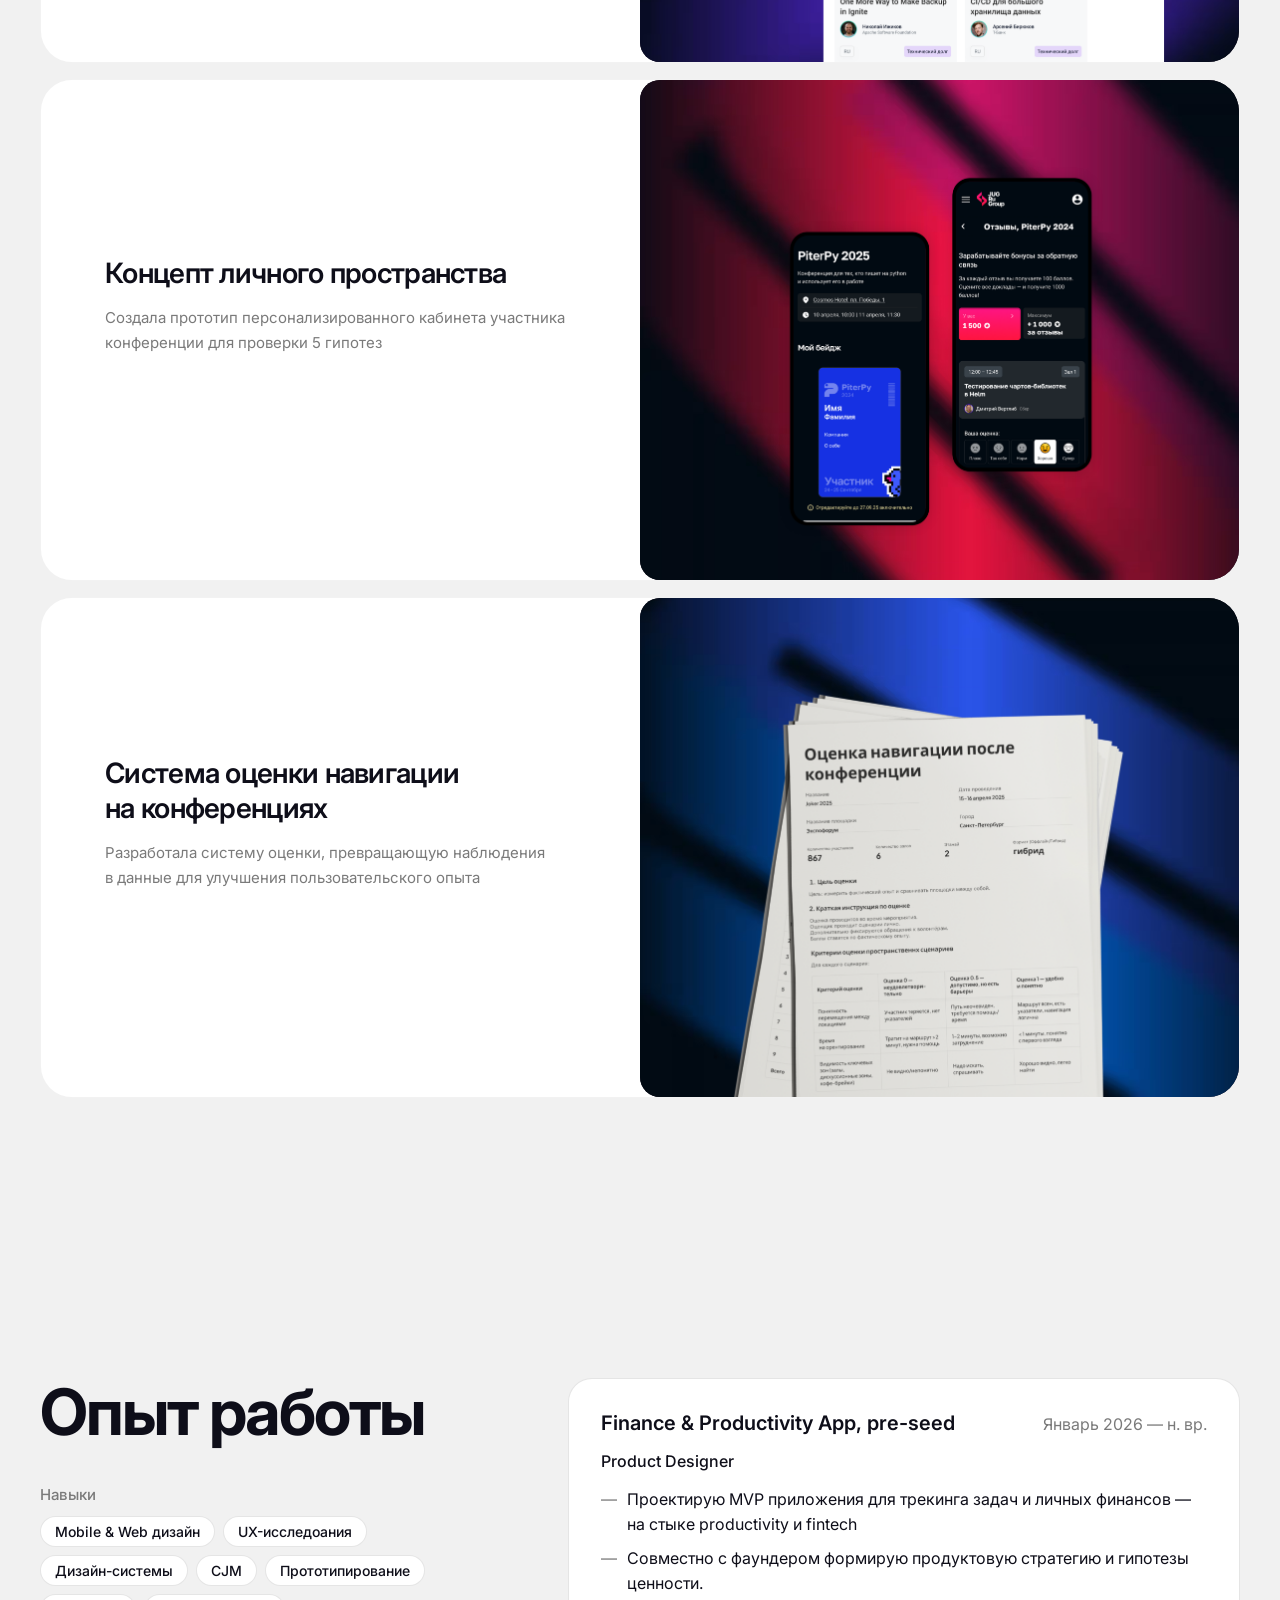
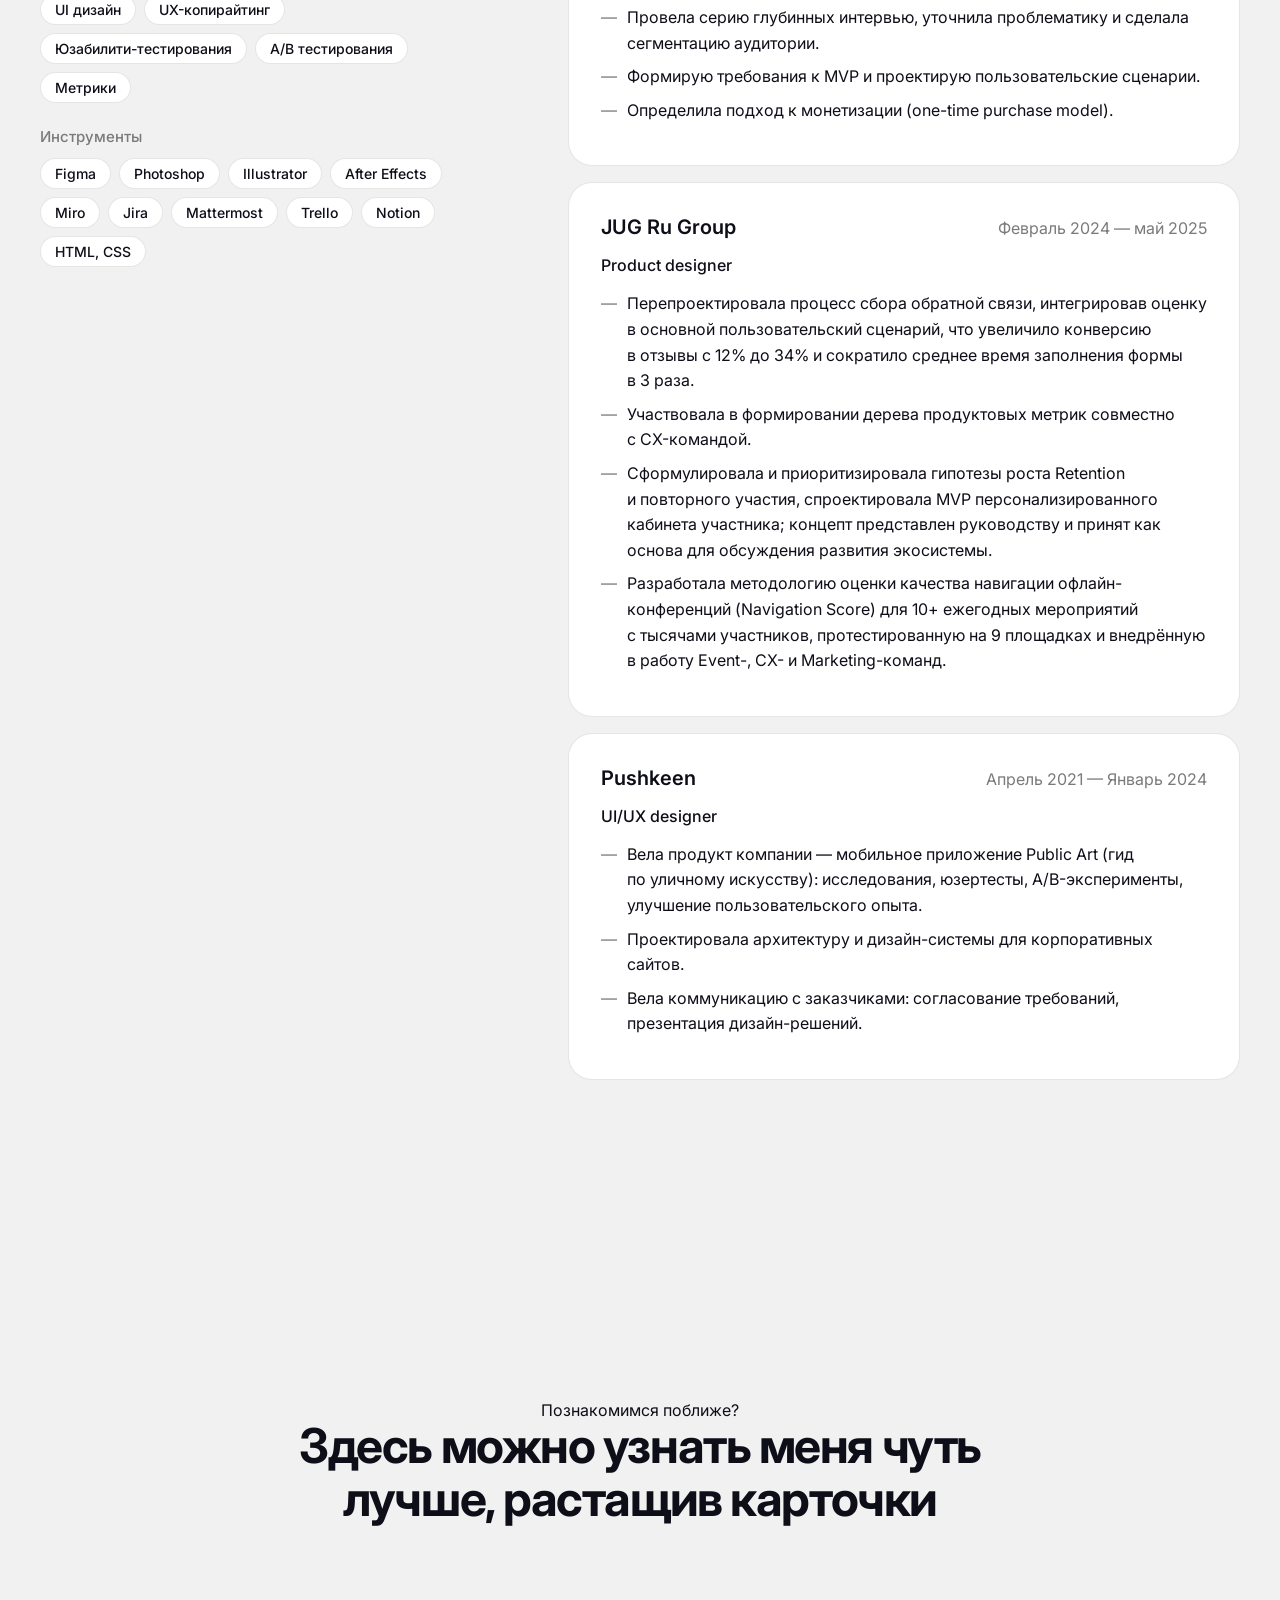
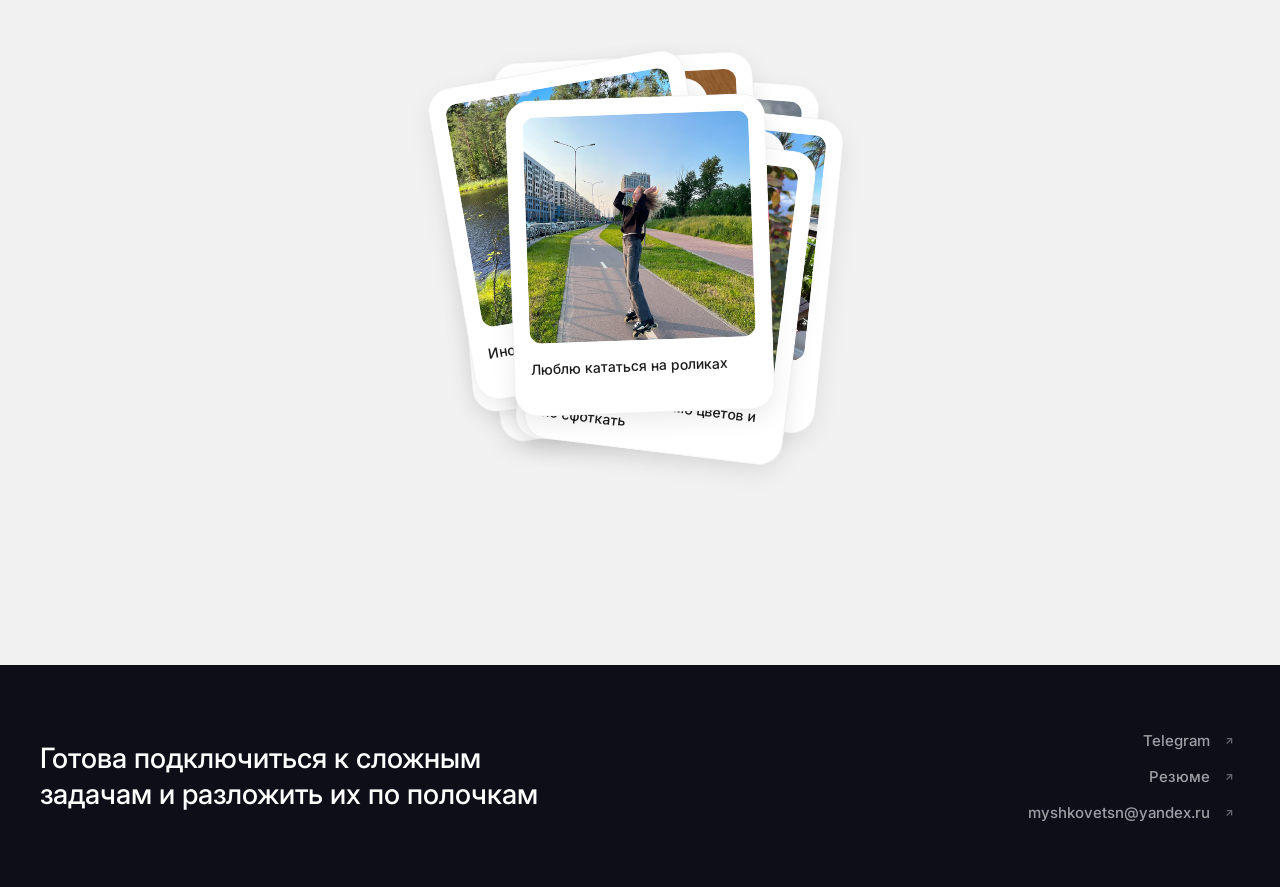
==== commit 4c337c4f: "Compress photos" ====
--- a/index.html
+++ b/index.html
@@ -7,7 +7,7 @@
     <meta name="description" content="Мышковец Надежда — Product Designer с опытом в B2C-продуктах" />
     <meta property="og:title" content="Мышковец Надежда — Product Designer" />
     <meta property="og:description" content="Проектирую сложные интерфейсы на основе UX-исследований и данных" />
-    <meta property="og:image" content="https://myshkovetsn.ru/images/hero.png" />
+    <meta property="og:image" content="https://myshkovetsn.ru/images/hero.avif" />
     <meta property="og:type" content="website" />
     <link rel="preconnect" href="https://fonts.googleapis.com" />
     <link rel="preconnect" href="https://fonts.gstatic.com" crossorigin />
@@ -887,7 +887,7 @@
 
     <!-- HERO: ровно 100vh, лицо сверху -->
     <div class="hero">
-      <img class="hero-bg" src="images/hero.png" alt="Мышковец Надежда" />
+      <img class="hero-bg" src="images/hero.avif" alt="Мышковец Надежда" />
       <div class="hero-overlay"></div>
       <div class="hero-text">
         <p>
@@ -918,7 +918,7 @@
             </div>
           </div>
           <div class="p-image">
-            <img class="img-bg" src="images/rating-bg.png" alt="" />
+            <img class="img-bg" src="images/rating-bg.avif" alt="" />
             <img class="img-ui" src="images/rating-ui.png" alt="Просмотренные доклады" />
           </div>
         </a>
@@ -933,7 +933,7 @@
             </div>
           </div>
           <div class="p-image">
-            <img class="img-bg" src="images/account-bg.png" alt="" />
+            <img class="img-bg" src="images/account-bg.avif" alt="" />
             <img class="img-ui" src="images/account-ui.png" alt="Личное пространство" />
           </div>
         </a>
@@ -948,7 +948,7 @@
             </div>
           </div>
           <div class="p-image">
-            <img class="img-bg" src="images/nav-bg.png" alt="" />
+            <img class="img-bg" src="images/nav-bg.avif" alt="" />
             <img class="img-ui" src="images/nav-ui.png" alt="Система навигации" />
           </div>
         </a>
@@ -986,7 +986,7 @@
               <span class="skill-tag">Mattermost</span>
               <span class="skill-tag">Trello</span>
               <span class="skill-tag">Notion</span>
-              <span class="skill-tag">HTML, CSS (основы)</span>
+              <span class="skill-tag">HTML, CSS</span>
             </div>
           </div>
         </div>
@@ -1054,47 +1054,47 @@
         <div class="photo-stack" id="stack">
           <!-- Карточка 9 -->
           <div class="stack-card" style="--angle: -8deg; --x: -30px; --y: 15px">
-            <img src="images/photocard-golden hours.png" alt="golden hours" />
+            <img src="images/photocard-golden hours.avif" alt="golden hours" />
             <div class="card-caption">Обожаю это чарующее освещение перед закатом</div>
           </div>
           <!-- Карточка 8 -->
           <div class="stack-card" style="--angle: 4deg; --x: 40px; --y: -20px">
-            <img src="images/photocard-nature.png" alt="nature" />
+            <img src="images/photocard-nature.avif" alt="nature" />
             <div class="card-caption">Ценю время, проведенное на природе</div>
           </div>
           <!-- Карточка 7 -->
           <div class="stack-card" style="--angle: -3deg; --x: -10px; --y: -40px">
-            <img src="images/photocard-coffee.png" alt="coffee" />
+            <img src="images/photocard-coffee.avif" alt="coffee" />
             <div class="card-caption">Мое утро не начнется без кофе</div>
           </div>
           <!-- Карточка 6 -->
           <div class="stack-card" style="--angle: 6deg; --x: 60px; --y: 10px">
-            <img src="images/photocard-painting.png" alt="painting" />
+            <img src="images/photocard-painting.avif" alt="painting" />
             <div class="card-caption">Пытаюсь рисовать акварелью</div>
           </div>
           <!-- Карточка 5 -->
           <div class="stack-card" style="--angle: -5deg; --x: -50px; --y: -10px">
-            <img src="images/photocard-sewing.png" alt="sewing" />
+            <img src="images/photocard-sewing.avif" alt="sewing" />
             <div class="card-caption">Шью себе одежду</div>
           </div>
           <!-- Карточка 4 -->
           <div class="stack-card" style="--angle: 2deg; --x: 10px; --y: 30px">
-            <img src="images/photocard-sea.png" alt="sea" />
+            <img src="images/photocard-sea.avif" alt="sea" />
             <div class="card-caption">Как и многие, люблю море</div>
           </div>
           <!-- Карточка 3 -->
           <div class="stack-card" style="--angle: -10deg; --x: -60px; --y: -30px">
-            <img src="images/photocard-hiking.png" alt="hiking" />
+            <img src="images/photocard-hiking.avif" alt="hiking" />
             <div class="card-caption">Иногда хожу в походы</div>
           </div>
           <!-- Карточка 2 -->
           <div class="stack-card" style="--angle: 7deg; --x: 30px; --y: 40px">
-            <img src="images/photocard-roses.png" alt="roses" />
+            <img src="images/photocard-roses.avif" alt="roses" />
             <div class="card-caption">Не могу пройти мимо цветов и не сфоткать</div>
           </div>
           <!-- Карточка 1 -->
           <div class="stack-card" style="--angle: -2deg; --x: 0px; --y: 0px">
-            <img src="images/photocard-roller skates.png" alt="roller skates" />
+            <img src="images/photocard-roller skates.avif" alt="roller skates" />
             <div class="card-caption">Люблю кататься на роликах</div>
           </div>
         </div>
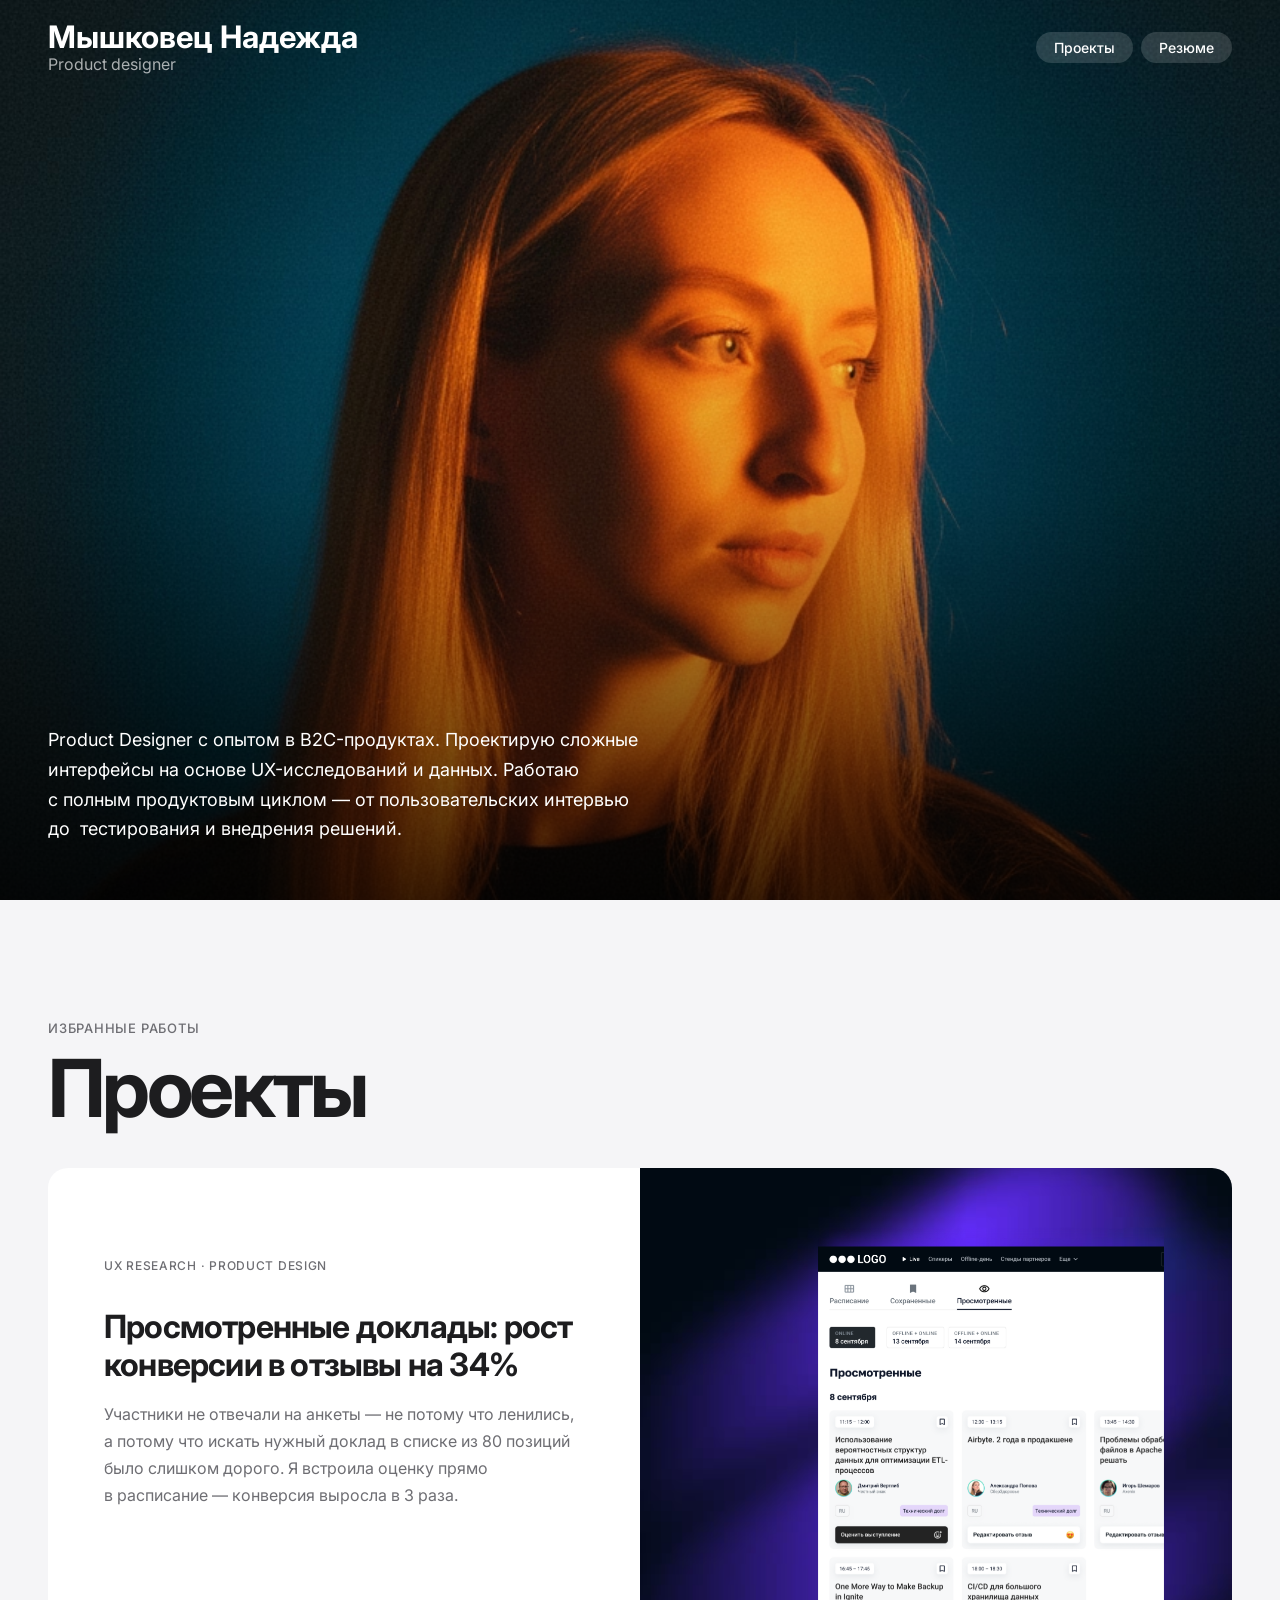
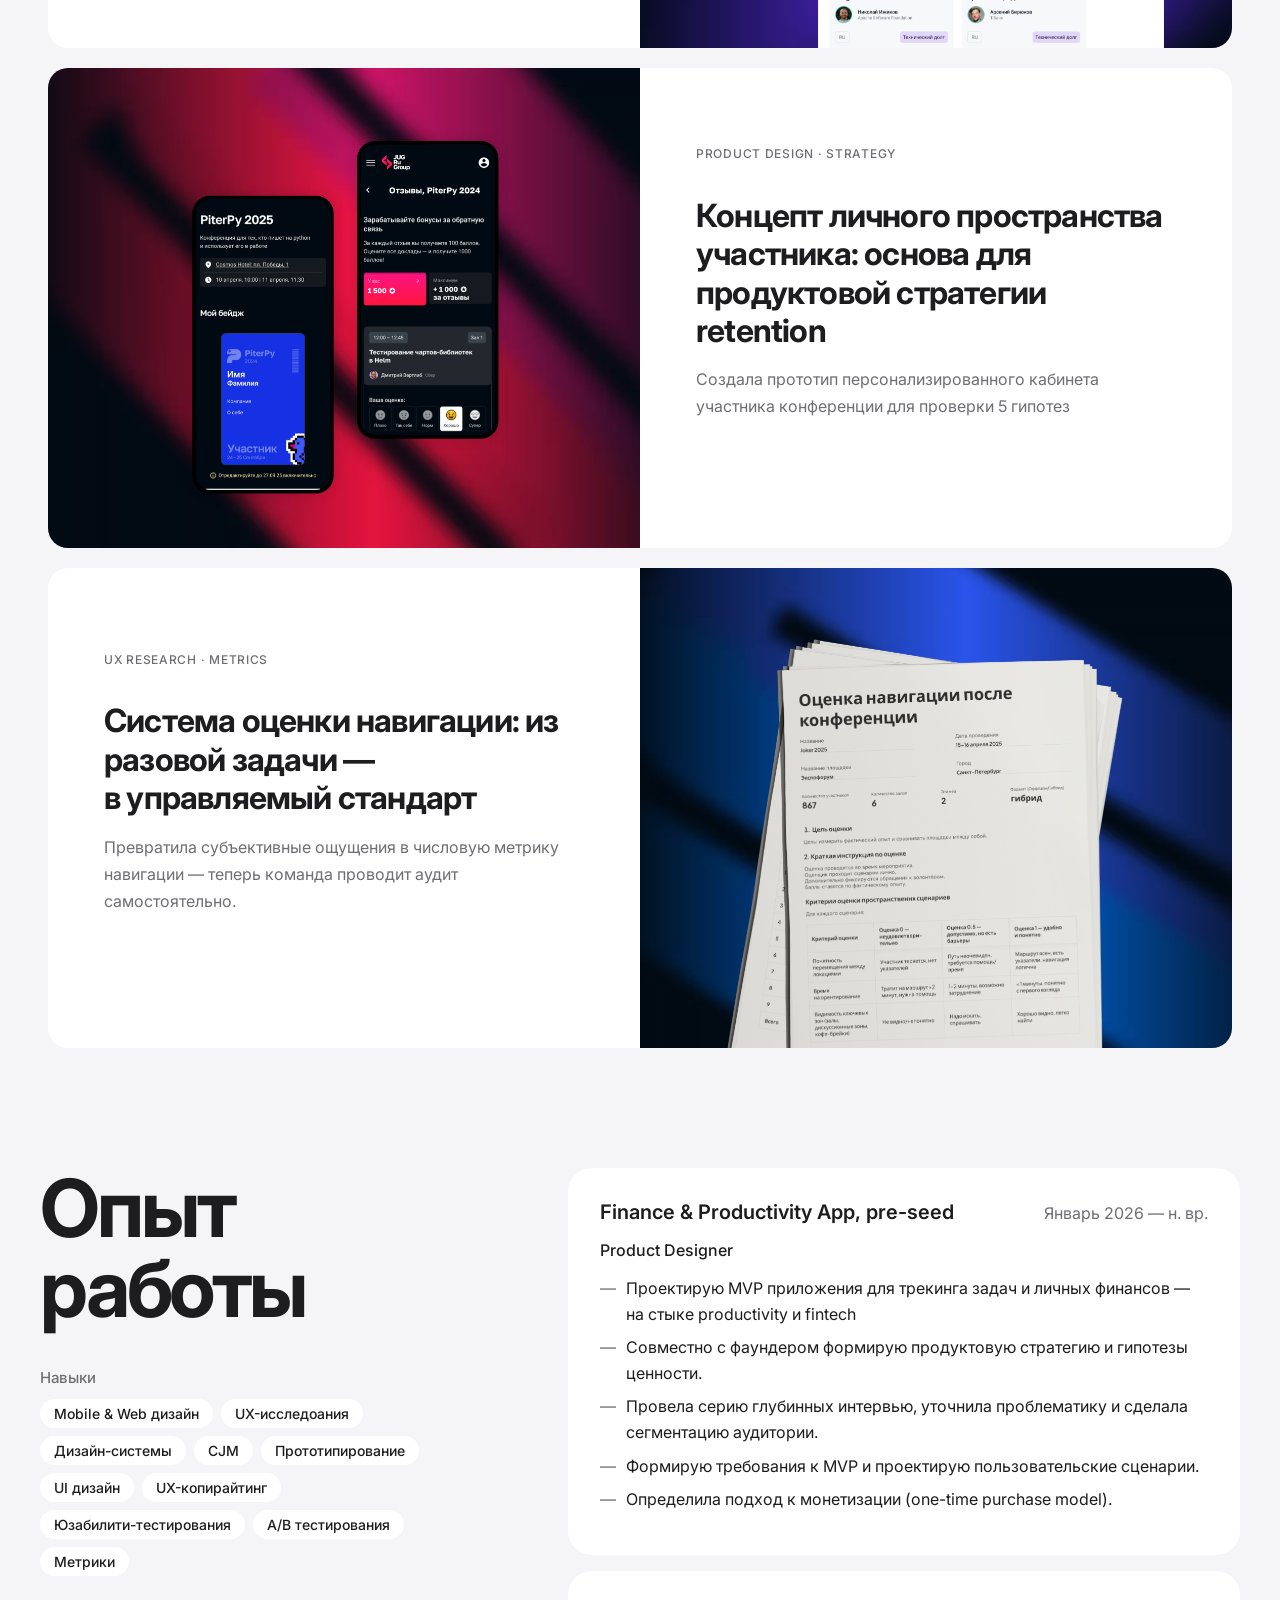
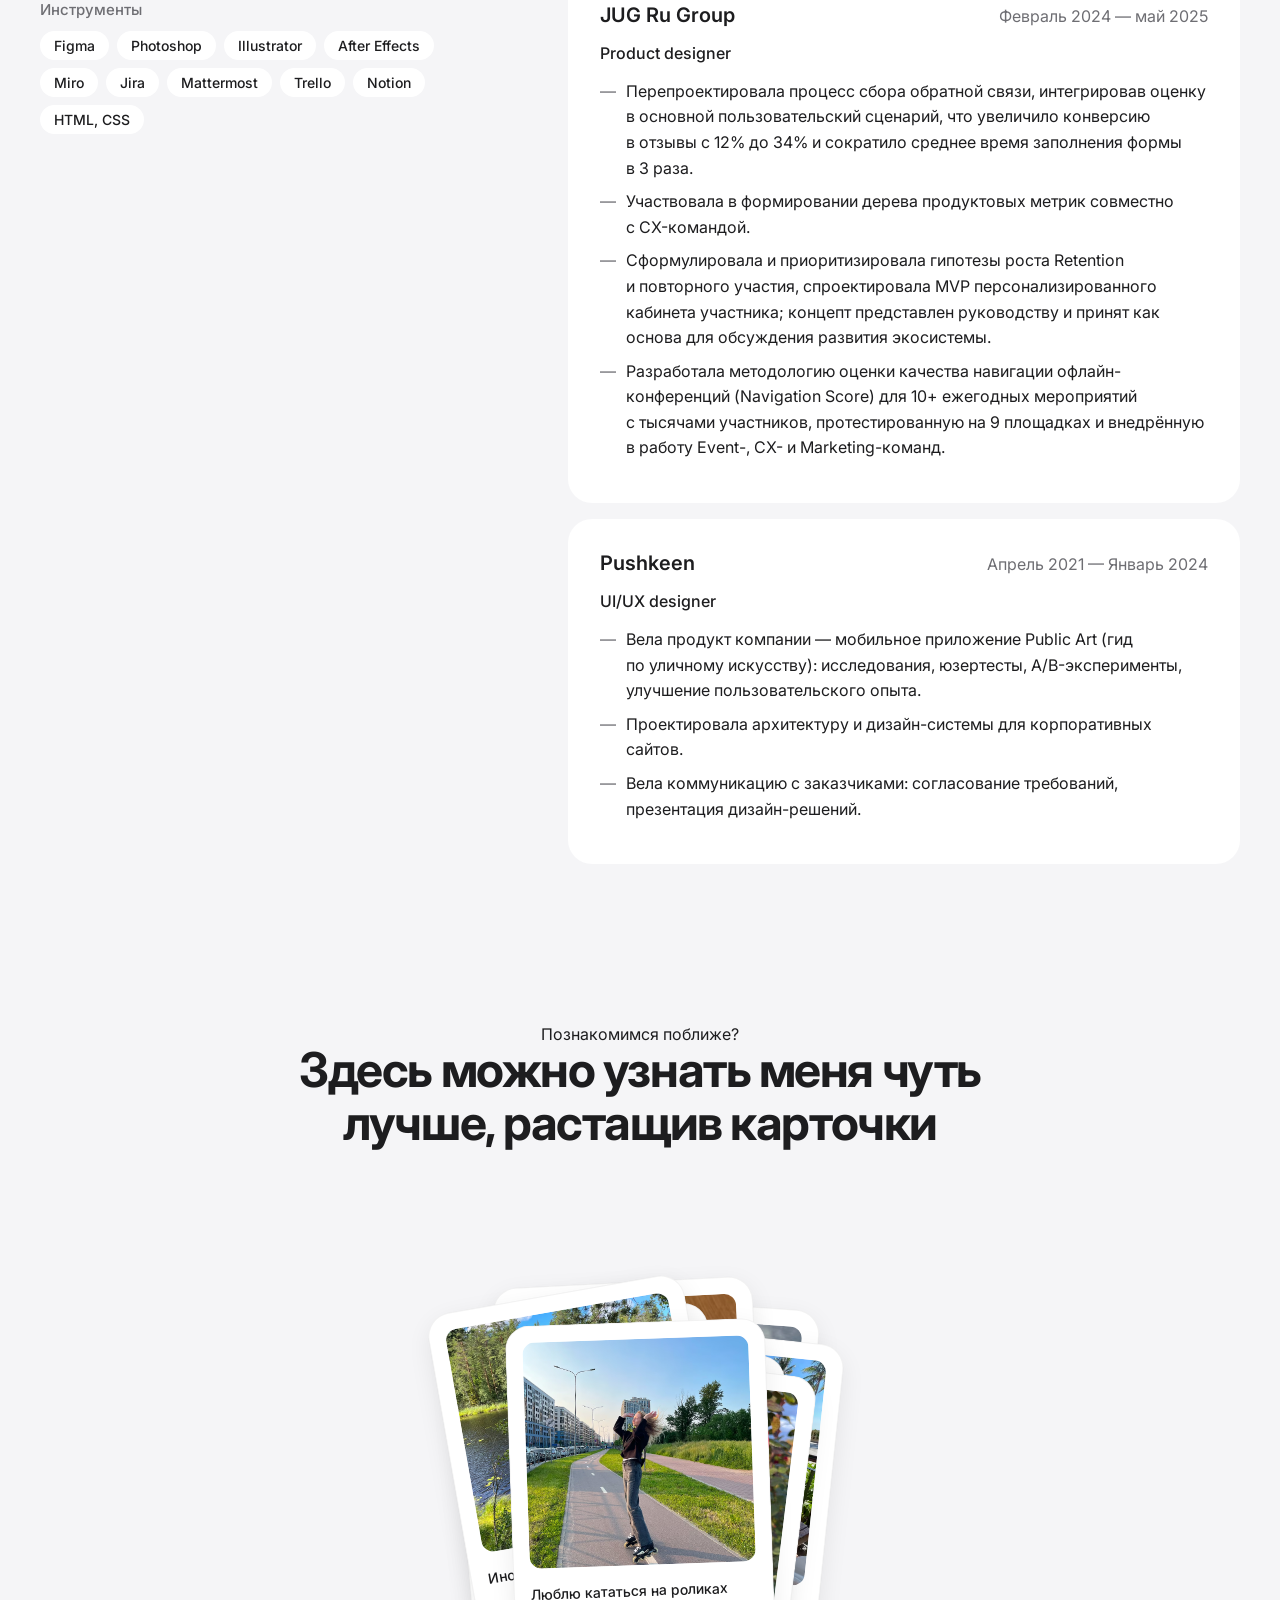
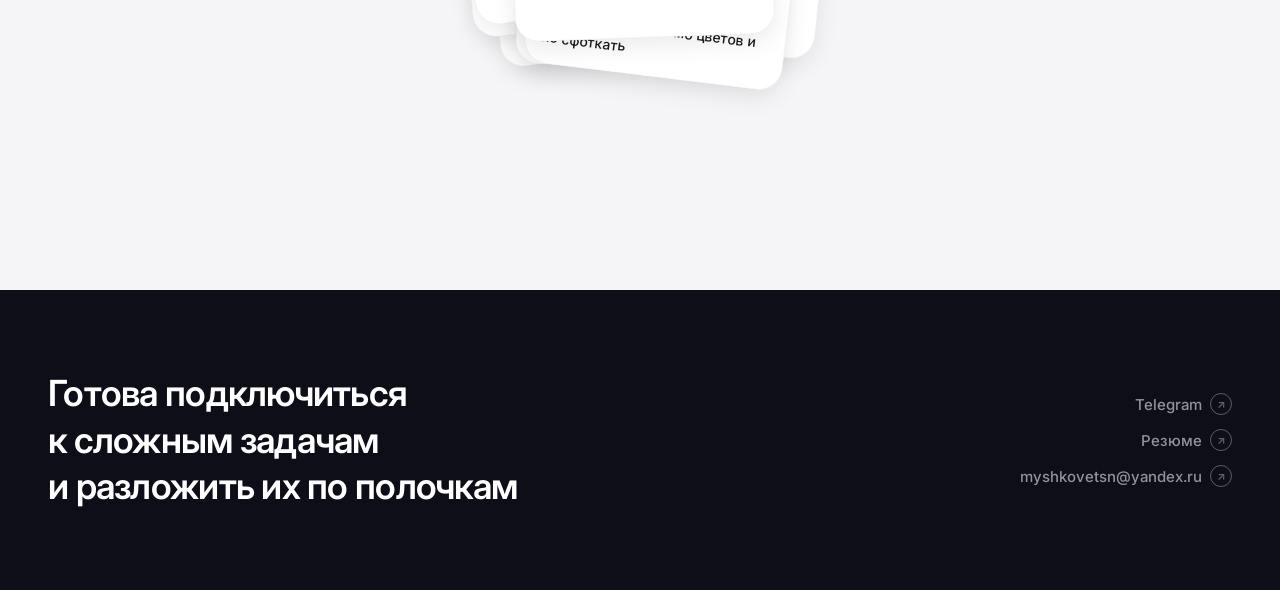
==== commit e0da918c: "fix: mobile layout, spacing system, case headers" ====
--- a/index.html
+++ b/index.html
@@ -2,7 +2,7 @@
 <html lang="ru">
   <head>
     <meta charset="UTF-8" />
-    <meta name="viewport" content="width=device-width" />
+    <meta name="viewport" content="width=device-width, initial-scale=1.0" />
     <title>Мышковец Надежда — Product Designer</title>
     <meta name="description" content="Мышковец Надежда — Product Designer с опытом в B2C-продуктах" />
     <meta property="og:title" content="Мышковец Надежда — Product Designer" />
@@ -22,32 +22,20 @@
         padding: 0;
       }
 
-      /*
-    ━━━━━━━━━━━━━━━━━━━━━━━━━━━━━━━
-    ТИПОГРАФИКА — единая система
-    ━━━━━━━━━━━━━━━━━━━━━━━━━━━━━━━
-    Дисплей (hero-имя в шапке): 31px / 700
-    Дисплей (секция "Проекты"):  64px / 700  letter-spacing: -0.03em
-    Карточка — заголовок:        28px / 600  letter-spacing: -0.02em
-    Карточка — описание:         15px / 400
-    Hero bio:                    17px / 400  leading: 1.65
-    Навигация:                   14px / 500
-    Подпись (muted):             15px / 400
-    ━━━━━━━━━━━━━━━━━━━━━━━━━━━━━━━
-    */
-
       :root {
-        --bg: #f1f1f1;
+        --bg: #f5f5f7; /* Apple светло-серый */
+        --white: #ffffff;
         --dark: #0e0e19;
-        --text: #0e0e19;
-        --muted: #7a7a7a;
-        --border: rgba(0, 0, 0, 0.1);
+        --text: #1d1d1f; /* Apple почти-чёрный */
+        --muted: #6e6e73; /* Apple серый */
+        --divider: rgba(0, 0, 0, 0.08);
+        --accent: #0e0e19;
+        --radius: 20px;
       }
 
       html {
         scroll-behavior: smooth;
       }
-
       body {
         font-family: "Inter", sans-serif;
         background: var(--bg);
@@ -56,29 +44,28 @@
         overflow-x: hidden;
       }
 
-      /* ══════════════════════════════
-       NAV
-       ══════════════════════════════ */
+      /* ══════════════════════ NAV ══════════════════════ */
       .site-nav {
         position: fixed;
         top: 0;
         left: 0;
         right: 0;
         z-index: 200;
-        padding: 20px 40px;
+        padding: 20px 48px;
         display: flex;
         align-items: center;
-        /* кнопки по центру относительно всего лого */
         justify-content: space-between;
         transition:
           background 0.35s,
+          backdrop-filter 0.35s,
           border-color 0.35s;
         border-bottom: 1px solid transparent;
       }
-
       .site-nav.solid {
-        background: #ffffff;
-        border-color: var(--border);
+        background: rgba(255, 255, 255, 0.85);
+        backdrop-filter: saturate(180%) blur(20px);
+        -webkit-backdrop-filter: saturate(180%) blur(20px);
+        border-color: var(--divider);
       }
 
       .nav-logo {
@@ -86,32 +73,28 @@
         display: flex;
         flex-direction: column;
       }
-
       .nav-logo-name {
         font-weight: 700;
-        line-height: 1.15;
         font-size: 31px;
+        line-height: 1.1;
         color: #fff;
         transition:
           font-size 0.35s,
           color 0.35s;
       }
-
       .nav-logo-role {
         font-size: 16px;
-        color: rgba(255, 255, 255, 0.7);
+        color: rgba(255, 255, 255, 0.65);
+        max-height: 26px;
+        overflow: hidden;
         transition:
           max-height 0.35s,
           opacity 0.35s;
-        max-height: 28px;
-        overflow: hidden;
-      }
-
+      }
       .site-nav.solid .nav-logo-name {
         font-size: 15px;
         color: var(--text);
       }
-
       .site-nav.solid .nav-logo-role {
         max-height: 0;
         opacity: 0;
@@ -122,25 +105,24 @@
         gap: 8px;
         list-style: none;
       }
-
       .nav-pill {
         font-size: 14px;
         font-weight: 500;
         text-decoration: none;
-        border-radius: 20px;
+        border-radius: 100px;
         padding: 7px 18px;
-        background: rgba(255, 255, 255, 0.18);
+        background: rgba(255, 255, 255, 0.15);
         color: #fff;
-        transition: opacity 0.2s;
-      }
-
+        transition:
+          background 0.2s,
+          color 0.2s;
+      }
       .site-nav.solid .nav-pill {
-        background: rgba(0, 0, 0, 0.07);
+        background: rgba(0, 0, 0, 0.06);
         color: var(--text);
       }
-
       .nav-pill:hover {
-        opacity: 0.65;
+        opacity: 0.7;
       }
 
       .nav-burger {
@@ -152,7 +134,6 @@
         border: none;
         padding: 4px;
       }
-
       .nav-burger span {
         display: block;
         width: 24px;
@@ -161,7 +142,6 @@
         border-radius: 2px;
         transition: background 0.3s;
       }
-
       .site-nav.solid .nav-burger span {
         background: var(--text);
       }
@@ -173,16 +153,14 @@
         z-index: 190;
         background: var(--dark);
         flex-direction: column;
-        padding: 100px 32px 40px;
+        padding: 100px 32px 48px;
         opacity: 0;
         transition: opacity 0.25s;
       }
-
       .nav-overlay.open {
         display: flex;
         opacity: 1;
       }
-
       .nav-overlay .ol-link {
         font-size: 30px;
         font-weight: 700;
@@ -191,22 +169,19 @@
         margin-bottom: 20px;
         display: block;
       }
-
       .overlay-contacts {
         margin-top: 40px;
         padding-top: 24px;
-        border-top: 1px solid rgba(255, 255, 255, 0.12);
+        border-top: 1px solid rgba(255, 255, 255, 0.1);
         display: flex;
         flex-direction: column;
       }
-
       .overlay-contacts a {
         font-size: 15px;
-        color: rgba(255, 255, 255, 0.55);
+        color: rgba(255, 255, 255, 0.45);
         text-decoration: none;
         margin-bottom: 12px;
       }
-
       .close-btn {
         position: absolute;
         top: 20px;
@@ -219,208 +194,183 @@
         line-height: 1;
       }
 
-      /* ══════════════════════════════
-       HERO — ровно 100vh, лицо сверху
-       ══════════════════════════════ */
+      /* ══════════════════════ HERO ══════════════════════ */
       .hero {
         position: relative;
         width: 100%;
         height: 100vh;
-        /* ровно один экран */
         overflow: hidden;
         background: #111;
       }
-
       .hero-bg {
-        /* портретное фото: якорим сверху чтобы лицо было видно */
-        position: absolute;
-        top: 0;
-        /* Убираем 200, прижимаем к самому верху */
-        left: 0;
-        width: 100%;
-        height: 100%;
-        object-fit: cover;
-
-        /* Смещаем фокус: по горизонтали центр, по вертикали 15% (поднимаем лицо вверх) */
-        object-position: center 45%;
-        animation: heroIn 1s cubic-bezier(0.25, 0.46, 0.45, 0.94) both;
-      }
-
-      @keyframes heroIn {
-        from {
-          transform: scale(1.06);
-          opacity: 0;
-        }
-
-        to {
-          transform: scale(1);
-          opacity: 1;
-        }
-      }
-
-      .hero-overlay {
-        position: absolute;
-        inset: 0;
-        background: linear-gradient(to top, rgba(0, 0, 0, 0.72) 0%, rgba(0, 0, 0, 0.05) 50%, transparent 100%);
-      }
-
-      .hero-text {
-        position: absolute;
-        bottom: 48px;
-        left: 40px;
-        right: 40px;
-        max-width: 560px;
-        color: #fff;
-        animation: textIn 0.9s 0.55s cubic-bezier(0.25, 0.46, 0.45, 0.94) both;
-      }
-
-      .hero-text p {
-        font-size: 17px;
-        line-height: 1.65;
-      }
-
-      @keyframes textIn {
-        from {
-          opacity: 0;
-          transform: translateY(18px);
-        }
-
-        to {
-          opacity: 1;
-          transform: none;
-        }
-      }
-
-      /* ══════════════════════════════
-       PROJECTS
-       ══════════════════════════════ */
-      #projects {
-        padding: 120px 40px;
-        max-width: 1540px;
-        margin: 0 auto;
-      }
-
-      .projects-list {
-        display: flex;
-        flex-direction: column;
-        gap: 32px;
-        /* Увеличили зазор между карточками */
-      }
-
-      .p-card {
-        display: grid;
-        grid-template-columns: 1fr 1fr;
-        gap: 0;
-        min-height: 480px;
-        border-radius: 32px;
-        /* Более мягкие углы */
-        overflow: hidden;
-        text-decoration: none;
-        color: inherit;
-        background: #ffffff;
-        /* Всегда белый фон */
-        border: 1px solid rgba(0, 0, 0, 0.05);
-        transition:
-          transform 0.4s cubic-bezier(0.4, 0, 0.2, 1),
-          box-shadow 0.4s ease;
-      }
-
-      /* Дисплей-заголовок секции */
-      .section-title {
-        font-size: 64px;
-        font-weight: 700;
-        letter-spacing: -0.03em;
-        line-height: 1.05;
-        margin-bottom: 8px;
-      }
-
-      .section-sub {
-        font-size: 15px;
-        color: var(--muted);
-        margin-bottom: 48px;
-      }
-
-      .projects-list {
-        display: flex;
-        flex-direction: column;
-        gap: 16px;
-      }
-
-      /* Текстовая панель */
-      .p-text {
-        padding: 64px;
-        /* Больше воздуха внутри */
-        display: flex;
-        flex-direction: column;
-        justify-content: center;
-      }
-
-      .p-text-inner {
-        position: relative;
-        z-index: 1;
-      }
-
-      /* Карточка — заголовок: 28px semibold (увеличен с 23px) */
-      .p-text h3 {
-        font-size: 28px;
-        font-weight: 600;
-        letter-spacing: -0.025em;
-        line-height: 1.25;
-        margin-bottom: 14px;
-      }
-
-      .p-card:hover .p-text h3 {
-        text-decoration: underline;
-        text-underline-offset: 3px;
-      }
-
-      .p-text p {
-        font-size: 15px;
-        color: var(--muted);
-        line-height: 1.7;
-        margin-bottom: 28px;
-      }
-
-      .p-cta {
-        font-size: 14px;
-        font-weight: 500;
-        color: var(--text);
-        display: inline-flex;
-        align-items: center;
-        gap: 6px;
-        opacity: 0;
-        transform: translateX(-6px);
-        transition:
-          opacity 0.25s,
-          transform 0.25s;
-      }
-
-      .p-card:hover .p-cta {
-        opacity: 1;
-        transform: none;
-      }
-
-      /* Фото-панель: скруглена со всех сторон */
-      .p-image {
-        position: relative;
-        overflow: hidden;
-        width: 100%;
-        aspect-ratio: 1.2 / 1;
-        background: #1a1020;
-        border-radius: 20px;
-        /* скругление всех углов */
-      }
-
-      .img-bg {
         position: absolute;
         inset: 0;
         width: 100%;
         height: 100%;
         object-fit: cover;
-        display: block;
-      }
-
-      .img-ui {
+        object-position: center 45%;
+        animation: heroIn 1.2s cubic-bezier(0.25, 0.46, 0.45, 0.94) both;
+      }
+      @keyframes heroIn {
+        from {
+          transform: scale(1.06);
+          opacity: 0;
+        }
+        to {
+          transform: scale(1);
+          opacity: 1;
+        }
+      }
+      .hero-overlay {
+        position: absolute;
+        inset: 0;
+        background: linear-gradient(to top, rgba(0, 0, 0, 0.75) 0%, rgba(0, 0, 0, 0.1) 45%, transparent 70%);
+      }
+      .hero-text {
+        position: absolute;
+        bottom: 56px;
+        left: 48px;
+        max-width: 600px;
+        color: #fff;
+        animation: textIn 1s 0.6s cubic-bezier(0.25, 0.46, 0.45, 0.94) both;
+      }
+      .hero-text p {
+        font-size: 18px;
+        line-height: 1.65;
+      }
+      @keyframes textIn {
+        from {
+          opacity: 0;
+          transform: translateY(20px);
+        }
+        to {
+          opacity: 1;
+          transform: none;
+        }
+      }
+
+      /* ══════════════════════ PROJECTS ══════════════════════ */
+      #projects {
+        padding: 120px 48px;
+        max-width: 1540px;
+        margin: 0 auto;
+      }
+
+      .section-eyebrow {
+        font-size: 13px;
+        font-weight: 500;
+        letter-spacing: 0.06em;
+        text-transform: uppercase;
+        color: var(--muted);
+        margin-bottom: 12px;
+      }
+      .section-headline {
+        font-size: 80px;
+        font-weight: 700;
+        letter-spacing: -0.04em;
+        line-height: 1;
+        margin-bottom: 40px;
+      }
+      .section-sub {
+        font-size: 17px;
+        color: var(--muted);
+        margin-bottom: 72px;
+      }
+
+      /* Карточки */
+      .projects-list {
+        display: flex;
+        flex-direction: column;
+        gap: 20px;
+      }
+
+      .p-card {
+        display: grid;
+        grid-template-columns: 1fr 1fr;
+        min-height: 480px;
+        border-radius: 20px;
+        overflow: hidden;
+        text-decoration: none;
+        color: inherit;
+        background: var(--white);
+        transition:
+          transform 0.4s cubic-bezier(0.4, 0, 0.2, 1),
+          box-shadow 0.4s ease;
+      }
+      .p-card:hover {
+        transform: translateY(-4px);
+        box-shadow: 0 24px 64px rgba(0, 0, 0, 0.1);
+      }
+      .p-card.img-left .p-image {
+        order: -1;
+      }
+
+      .p-text {
+        padding: 64px 56px;
+        display: flex;
+        flex-direction: column;
+        justify-content: center;
+      }
+      .p-eyebrow {
+        font-size: 12px !important;
+        font-weight: 500;
+        letter-spacing: 0.06em;
+        text-transform: uppercase;
+        color: var(--muted);
+        margin-bottom: 16px;
+      }
+      .p-text h3 {
+        font-size: 32px;
+        font-weight: 700;
+        letter-spacing: -0.025em;
+        line-height: 1.2;
+        margin-bottom: 16px;
+      }
+      .p-card:hover .p-text h3 {
+        text-decoration: underline;
+        text-underline-offset: 3px;
+      }
+      .p-text p {
+        font-size: 16px;
+        color: var(--muted);
+        line-height: 1.7;
+        margin-bottom: 32px;
+      }
+      .p-cta {
+        font-size: 15px;
+        font-weight: 500;
+        color: var(--accent);
+        display: inline-flex;
+        align-items: center;
+        gap: 6px;
+        opacity: 0;
+        transform: translateX(-8px);
+        transition:
+          opacity 0.25s,
+          transform 0.25s;
+      }
+      .p-card:hover .p-cta {
+        opacity: 1;
+        transform: none;
+      }
+
+      .p-image {
+        position: relative;
+        overflow: hidden;
+        background: #e8e8ed;
+      }
+      /* Фон — растягивается на всю область, статичный */
+.img-bg {
+  position: absolute;
+  inset: 0;
+  width: 100%;
+  height: 100%;
+  object-fit: cover;
+  display: block;
+}
+
+/* UI — показывается в натуральном размере, не обрезается */
+.img-ui {
         position: absolute;
         bottom: 0;
         width: 100%;
@@ -428,20 +378,20 @@
         object-fit: contain;
         display: block;
         transform-origin: bottom;
-        transform: scale(0.9);
+        transform: scale(0.95);
         transition: transform 0.6s cubic-bezier(0.4, 0, 0.2, 1);
-      }
-
+        will-change: transform; /* подсказка браузеру — плавнее */
+      }
       .p-card:hover .img-ui {
-        transform: scale(1);
+        transform: scale(1.04);
       }
 
       /* ══════════════════════════════
-       ОПЫТ РАБОТЫ
-       ══════════════════════════════ */
+    ОПЫТ РАБОТЫ
+    ══════════════════════════════ */
       .experience-section {
         max-width: 1540px;
-        margin: 160px auto;
+        margin: 0 auto;
         padding: 0 40px;
         display: grid;
         grid-template-columns: 1fr 1.5fr;
@@ -568,7 +518,7 @@
       }
 
       /* ══════════════════════════════
-       PHOTO CARDS — ровно 100vh, лицо сверху
+       PHOTO CARDS — карточки с моими фотографиями
        ══════════════════════════════ */
       #about-me {
         padding: 160px 20px; /* Тот самый отступ, который мы выбрали */
@@ -636,155 +586,124 @@
         min-height: 40px; /* Резервируем место под 2 строки, чтобы карточки были одной высоты */
       }
 
-      /* ══════════════════════════════
-       FOOTER
-       ══════════════════════════════ */
+      /* ══════════════════════ FOOTER ══════════════════════ */
       .site-footer {
         background: var(--dark);
         color: #fff;
-        padding: 64px 40px;
+        padding: 80px 48px;
         display: grid;
         grid-template-columns: 1fr auto;
         align-items: center;
         gap: 40px;
       }
-
-      .site-footer h2 {
-        font-size: 28px;
-        font-weight: 500;
+      .footer-headline {
+        font-size: 36px;
+        font-weight: 600;
+        letter-spacing: -0.02em;
         line-height: 1.3;
-        max-width: 500px;
-      }
-
+        max-width: 520px;
+      }
       .footer-links {
         display: flex;
         flex-direction: column;
         gap: 14px;
         align-items: flex-end;
       }
-
       .footer-links a {
         font-size: 15px;
         font-weight: 500;
-        color: rgba(255, 255, 255, 0.6);
+        color: rgba(255, 255, 255, 0.55);
         text-decoration: none;
         display: flex;
         align-items: center;
         gap: 8px;
         transition: color 0.2s;
       }
-
       .footer-links a:hover {
         color: #fff;
       }
-
       .arr {
         display: inline-flex;
         align-items: center;
         justify-content: center;
         width: 22px;
         height: 22px;
-        border: 1 px solid currentColor;
+        border: 1.5px solid currentColor;
         border-radius: 50%;
         font-size: 11px;
         font-weight: 700;
         opacity: 0.6;
+        flex-shrink: 0;
         transition: opacity 0.2s;
-        flex-shrink: 0;
-      }
-
+      }
       .footer-links a:hover .arr {
         opacity: 1;
       }
 
-      /* Fade-up */
+      /* ══════════════════════ FADE-UP ══════════════════════ */
       .fade-up {
         opacity: 0;
-        transform: translateY(28px);
+        transform: translateY(32px);
         transition:
-          opacity 0.7s ease,
-          transform 0.7s ease;
-      }
-
+          opacity 0.75s ease,
+          transform 0.75s ease;
+      }
       .fade-up.in {
         opacity: 1;
         transform: none;
       }
 
-      /* ══════════════════════════════
-       МОБИЛЬНАЯ ВЕРСИЯ
-       ══════════════════════════════ */
+      /* ══════════════════════ MOBILE ══════════════════════ */
       @media (max-width: 800px) {
         html,
         body {
           width: 100%;
           overflow-x: hidden;
-          position: relative;
-        }
-
+        }
         .site-nav {
           padding: 16px 20px;
-          width: 100%;
-        }
-
+        }
         .nav-links {
           display: none;
         }
-
         .nav-burger {
           display: flex;
         }
 
-        .hero {
-          height: auto;
-          min-height: 80vh;
-        }
-
         .hero-text {
           left: 20px;
-          right: 20px;
-          bottom: 28px;
-          width: auto;
-        }
-
+          bottom: 32px;
+        }
         .hero-text p {
           font-size: 16px;
-          line-height: 1.5;
         }
 
         #projects {
-          padding: 60px 16px;
-          width: 100%;
-        }
-
-        .section-title {
-          font-size: 36px;
-          line-height: 1.1;
+          padding: 120px 48px;
+        }
+        .section-headline {
+          font-size: 44px;
+        }
+        .section-sub {
+          margin-bottom: 40px;
         }
 
         .p-card {
           grid-template-columns: 1fr;
           min-height: auto;
-          width: 100%;
-        }
-
+        }
         .p-card.img-left .p-image {
           order: 0;
         }
-
         .p-image {
-          aspect-ratio: 1 / 1;
-          min-height: auto;
-        }
-
+          min-height: 260px;
+        }
         .p-text {
-          padding: 32px 20px;
-        }
-
+          padding: 36px 24px;
+        }
         .p-text h3 {
-          font-size: 22px;
-        }
-
+          font-size: 24px;
+        }
         .p-cta {
           opacity: 1;
           transform: none;
@@ -852,16 +771,17 @@
 
         .site-footer {
           grid-template-columns: 1fr;
-          padding: 40px 20px;
-          width: 100%;
+          padding: 56px 20px;
         }
         .footer-links {
           align-items: flex-start;
         }
+        .footer-headline {
+          font-size: 26px;
+        }
       }
     </style>
   </head>
-
   <body>
     <nav class="site-nav" id="mainNav">
       <a href="index.html" class="nav-logo">
@@ -870,7 +790,7 @@
       </a>
       <ul class="nav-links">
         <li><a class="nav-pill" href="#projects">Проекты</a></li>
-        <li><a class="nav-pill" href="https://disk.yandex.ru/i/yGqZMtid8uBw-g" target="_blank">Резюме</a></li>
+        <li><a class="nav-pill" href="https://disk.yandex.ru/d/tPOqESseJCzjCw" target="_blank">Резюме</a></li>
       </ul>
       <button class="nav-burger" id="burgerBtn" aria-label="Меню"><span></span><span></span><span></span></button>
     </nav>
@@ -878,44 +798,37 @@
     <div class="nav-overlay" id="navOverlay">
       <button class="close-btn" id="closeBtn">×</button>
       <a class="ol-link" href="#projects" id="olProjects">Проекты</a>
-      <a class="ol-link" href="https://disk.yandex.ru/i/yGqZMtid8uBw-g" target="_blank">Резюме</a>
+      <a class="ol-link" href="https://disk.yandex.ru/d/tPOqESseJCzjCw" target="_blank">Резюме</a>
       <div class="overlay-contacts">
         <a href="https://t.me/NadyaMyshk" target="_blank">Telegram</a>
         <a href="mailto:myshkovetsn&#64;yandex.ru">myshkovetsn&#64;yandex.ru</a>
       </div>
     </div>
 
-    <!-- HERO: ровно 100vh, лицо сверху -->
+    <!-- HERO -->
     <div class="hero">
       <img class="hero-bg" src="images/hero.avif" alt="Мышковец Надежда" />
       <div class="hero-overlay"></div>
       <div class="hero-text">
         <p>
-          Product Designer с опытом в B2C-продуктах. Проектирую сложные интерфейсы на основе UX-исследований и данных. Работаю с полным продуктовым циклом — от пользовательских интервью до
-          тестирования и внедрения решений.
+          Product Designer с опытом в B2C-продуктах. Проектирую сложные интерфейсы на основе UX-исследований и данных. Работаю с полным продуктовым циклом — от пользовательских интервью до
+           тестирования и внедрения решений.
         </p>
       </div>
     </div>
 
-    <!-- Полосы -->
-    <div class="global-grid-lines">
-      <div class="g-line"></div>
-      <div class="g-line"></div>
-      <div class="g-line"></div>
-    </div>
-
+    <!-- PROJECTS -->
     <section id="projects">
-      <h2 class="section-title fade-up">Проекты</h2>
-      <p class="section-sub fade-up">Избранные работы</p>
+      <p class="section-eyebrow fade-up">Избранные работы</p>
+      <h2 class="section-headline fade-up">Проекты</h2>
+
       <div class="projects-list">
-        <!-- 3: текст слева, фото справа -->
         <a class="p-card fade-up" href="rating.html">
           <div class="p-text">
-            <div class="p-text-inner">
-              <h3>Просмотренные доклады</h3>
-              <p>Рост конверсии в отзывы на 34%, среднее время заполнения сократилось в 3 раза</p>
-              <span class="p-cta">Смотреть проект →</span>
-            </div>
+            <p class="p-eyebrow">UX Research · Product Design</p>
+            <h3>Просмотренные доклады: рост конверсии в отзывы на 34%</h3>
+            <p>Участники не отвечали на анкеты — не потому что ленились, а потому что искать нужный доклад в списке из 80 позиций было слишком дорого. Я встроила оценку прямо в расписание — конверсия выросла в 3 раза.</p>
+            <span class="p-cta">Смотреть проект →</span>
           </div>
           <div class="p-image">
             <img class="img-bg" src="images/rating-bg.avif" alt="" />
@@ -923,14 +836,12 @@
           </div>
         </a>
 
-        <!-- 2: фото слева, текст справа -->
         <a class="p-card img-left fade-up" href="account.html">
           <div class="p-text">
-            <div class="p-text-inner">
-              <h3>Концепт личного пространства</h3>
-              <p>Создала прототип персонализированного кабинета участника конференции для проверки 5 гипотез</p>
-              <span class="p-cta">Смотреть проект →</span>
-            </div>
+            <p class="p-eyebrow">Product Design · Strategy</p>
+            <h3>Концепт личного пространства участника: основа для продуктовой стратегии retention</h3>
+            <p>Создала прототип персонализированного кабинета участника конференции для проверки 5 гипотез</p>
+            <span class="p-cta">Смотреть проект →</span>
           </div>
           <div class="p-image">
             <img class="img-bg" src="images/account-bg.avif" alt="" />
@@ -938,14 +849,12 @@
           </div>
         </a>
 
-        <!-- 1: текст слева, фото справа -->
         <a class="p-card fade-up" href="navigation.html">
           <div class="p-text">
-            <div class="p-text-inner">
-              <h3>Система оценки навигации на конференциях</h3>
-              <p>Разработала систему оценки, превращающую наблюдения в данные для улучшения пользовательского опыта</p>
-              <span class="p-cta">Смотреть проект →</span>
-            </div>
+            <p class="p-eyebrow">UX Research · Metrics</p>
+            <h3>Система оценки навигации: из разовой задачи — в управляемый стандарт</h3>
+            <p>Превратила субъективные ощущения в числовую метрику навигации — теперь команда проводит аудит самостоятельно.</p>
+            <span class="p-cta">Смотреть проект →</span>
           </div>
           <div class="p-image">
             <img class="img-bg" src="images/nav-bg.avif" alt="" />
@@ -958,7 +867,7 @@
     <section class="experience-section fade-up">
       <div class="experience-left">
         <div class="skills-sticky-wrap">
-          <h2 class="section-title">Опыт работы</h2>
+          <h2 class="section-headline fade-up">Опыт работы</h2>
 
           <div class="skills-block">
             <p class="skills-label">Навыки</p>
@@ -996,7 +905,7 @@
         <div class="exp-item">
           <div class="exp-header">
             <div class="exp-company">Finance & Productivity App, pre-seed</div>
-            <div class="exp-date">Январь 2026 — н. вр.</div>
+            <div class="exp-date">Январь 2026 — н. вр.</div>
           </div>
           <div class="exp-role">Product Designer</div>
           <ul class="exp-description">
@@ -1011,7 +920,7 @@
         <div class="exp-item">
           <div class="exp-header">
             <div class="exp-company">JUG Ru Group</div>
-            <div class="exp-date">Февраль 2024 — май 2025</div>
+            <div class="exp-date">Февраль 2024 — май 2025</div>
           </div>
           <div class="exp-role">Product designer</div>
           <ul class="exp-description">
@@ -1034,7 +943,7 @@
         <div class="exp-item">
           <div class="exp-header">
             <div class="exp-company">Pushkeen</div>
-            <div class="exp-date">Апрель 2021 — Январь 2024</div>
+            <div class="exp-date">Апрель 2021 — Январь 2024</div>
           </div>
           <div class="exp-role">UI/UX designer</div>
           <ul class="exp-description">
@@ -1101,11 +1010,12 @@
       </div>
     </section>
 
+    <!-- FOOTER -->
     <footer class="site-footer">
-      <h2>Готова подключиться к сложным задачам и разложить их по полочкам</h2>
+      <h2 class="footer-headline">Готова подключиться к сложным задачам и разложить их по полочкам</h2>
       <div class="footer-links">
         <a href="https://t.me/NadyaMyshk" target="_blank">Telegram <span class="arr">↗</span></a>
-        <a href="https://disk.yandex.ru/i/yGqZMtid8uBw-g" target="_blank">Резюме <span class="arr">↗</span></a>
+        <a href="https://disk.yandex.ru/d/tPOqESseJCzjCw" target="_blank">Резюме <span class="arr">↗</span></a>
         <a href="mailto:myshkovetsn&#64;yandex.ru">myshkovetsn&#64;yandex.ru <span class="arr">↗</span></a>
       </div>
     </footer>
@@ -1140,10 +1050,9 @@
         fadeEls.forEach((el) => el.classList.add("in"));
       }
       setTimeout(() => fadeEls.forEach((el) => el.classList.add("in")), 1500);
-
-      <!-- Скрипт для перетаскивания -->
       const stack = document.getElementById("stack");
       const cards = document.querySelectorAll(".stack-card");
+      <!-- Скрипт для перетаскивания -->
 
       cards.forEach((card) => {
         card.addEventListener("dragstart", (e) => e.preventDefault());
@@ -1156,13 +1065,11 @@
         window.addEventListener("mousemove", drag);
         window.addEventListener("mouseup", stopDragging);
 
-        // Для мобилок
         card.addEventListener("touchstart", (e) => startDragging(e.touches[0]));
         window.addEventListener("touchmove", (e) => drag(e.touches[0]));
         window.addEventListener("touchend", stopDragging);
 
         function startDragging(e) {
-          // Сбрасываем z-index у всех и даем текущей 1000
           cards.forEach((c) => (c.style.zIndex = 1));
           card.style.zIndex = 1000;
           isDragging = true;
@@ -1175,7 +1082,6 @@
           if (!isDragging) return;
           currentX = e.clientX - startX;
           currentY = e.clientY - startY;
-          // Оставляем вращение, меняем только координаты
           const angle = getComputedStyle(card).getPropertyValue("--angle");
           card.style.transform = `translate(calc(-50% + ${currentX}px), calc(-50% + ${currentY}px)) rotate(${angle})`;
         }
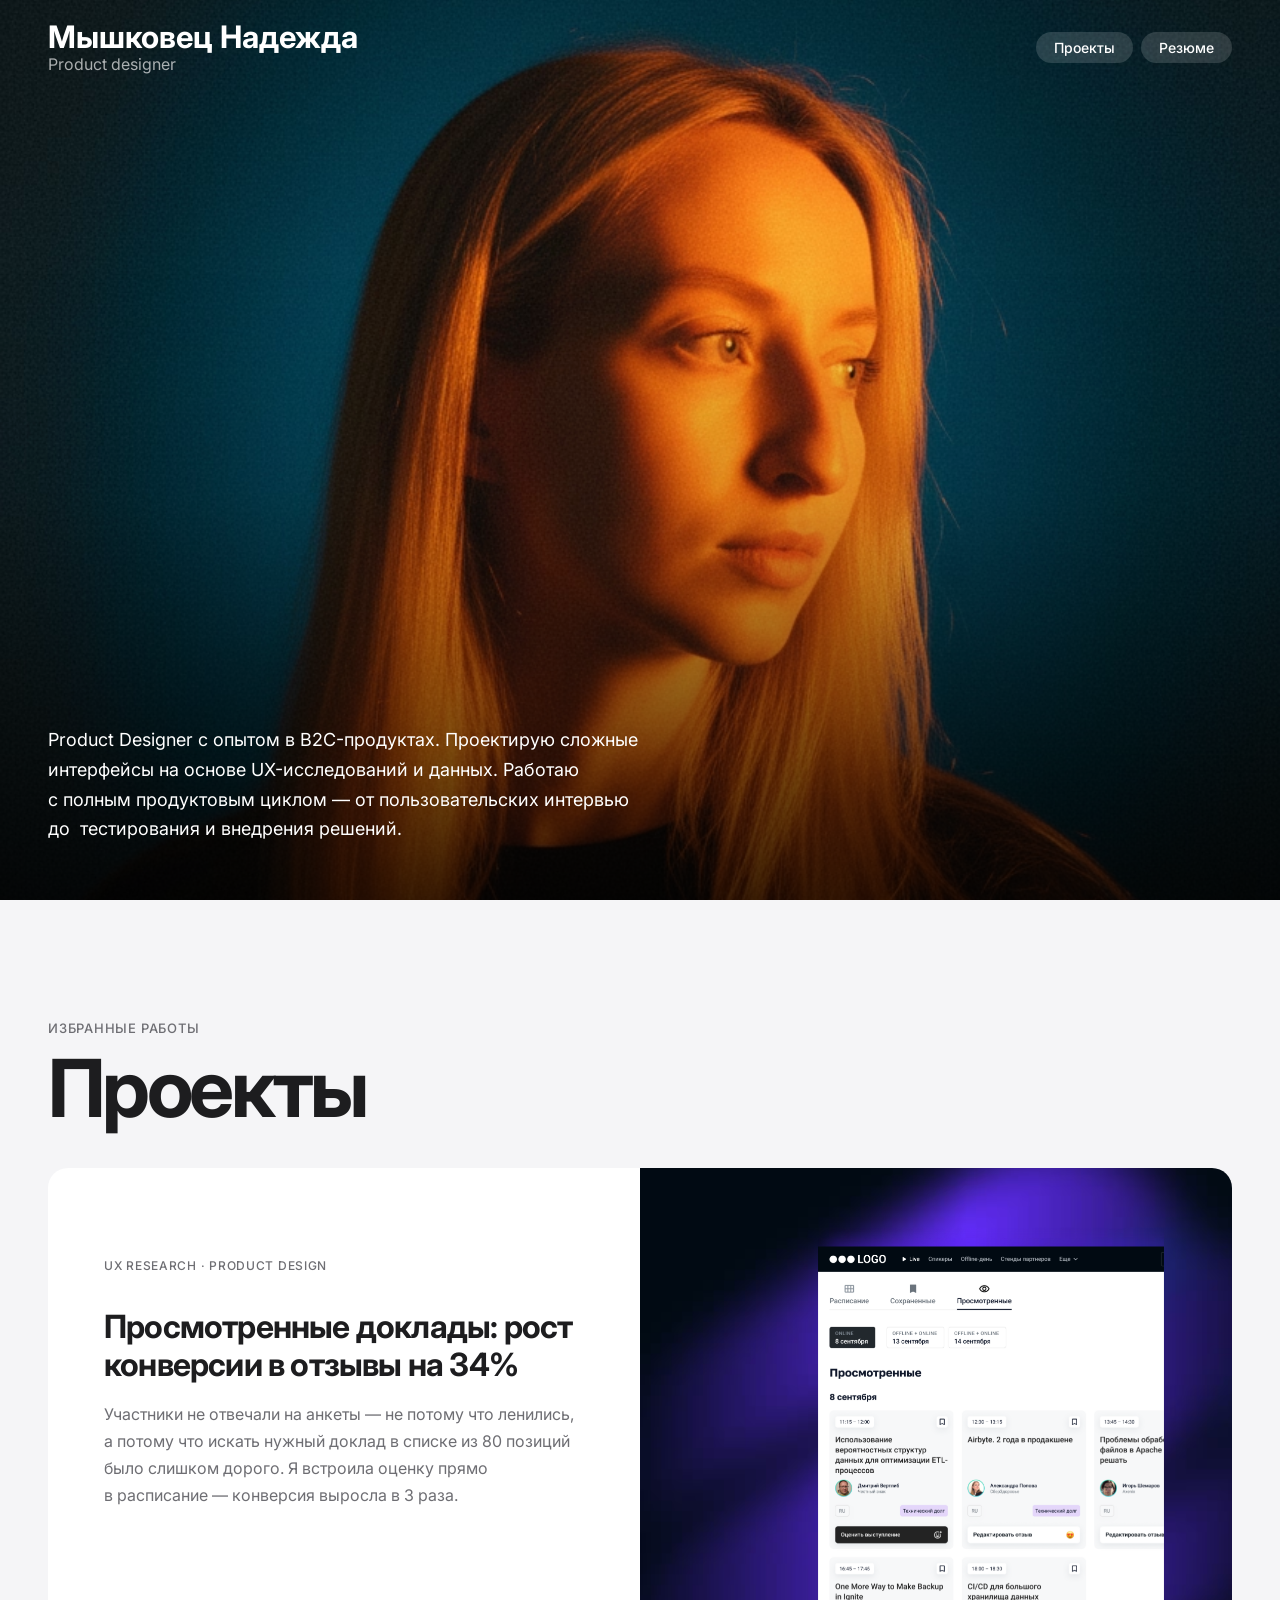
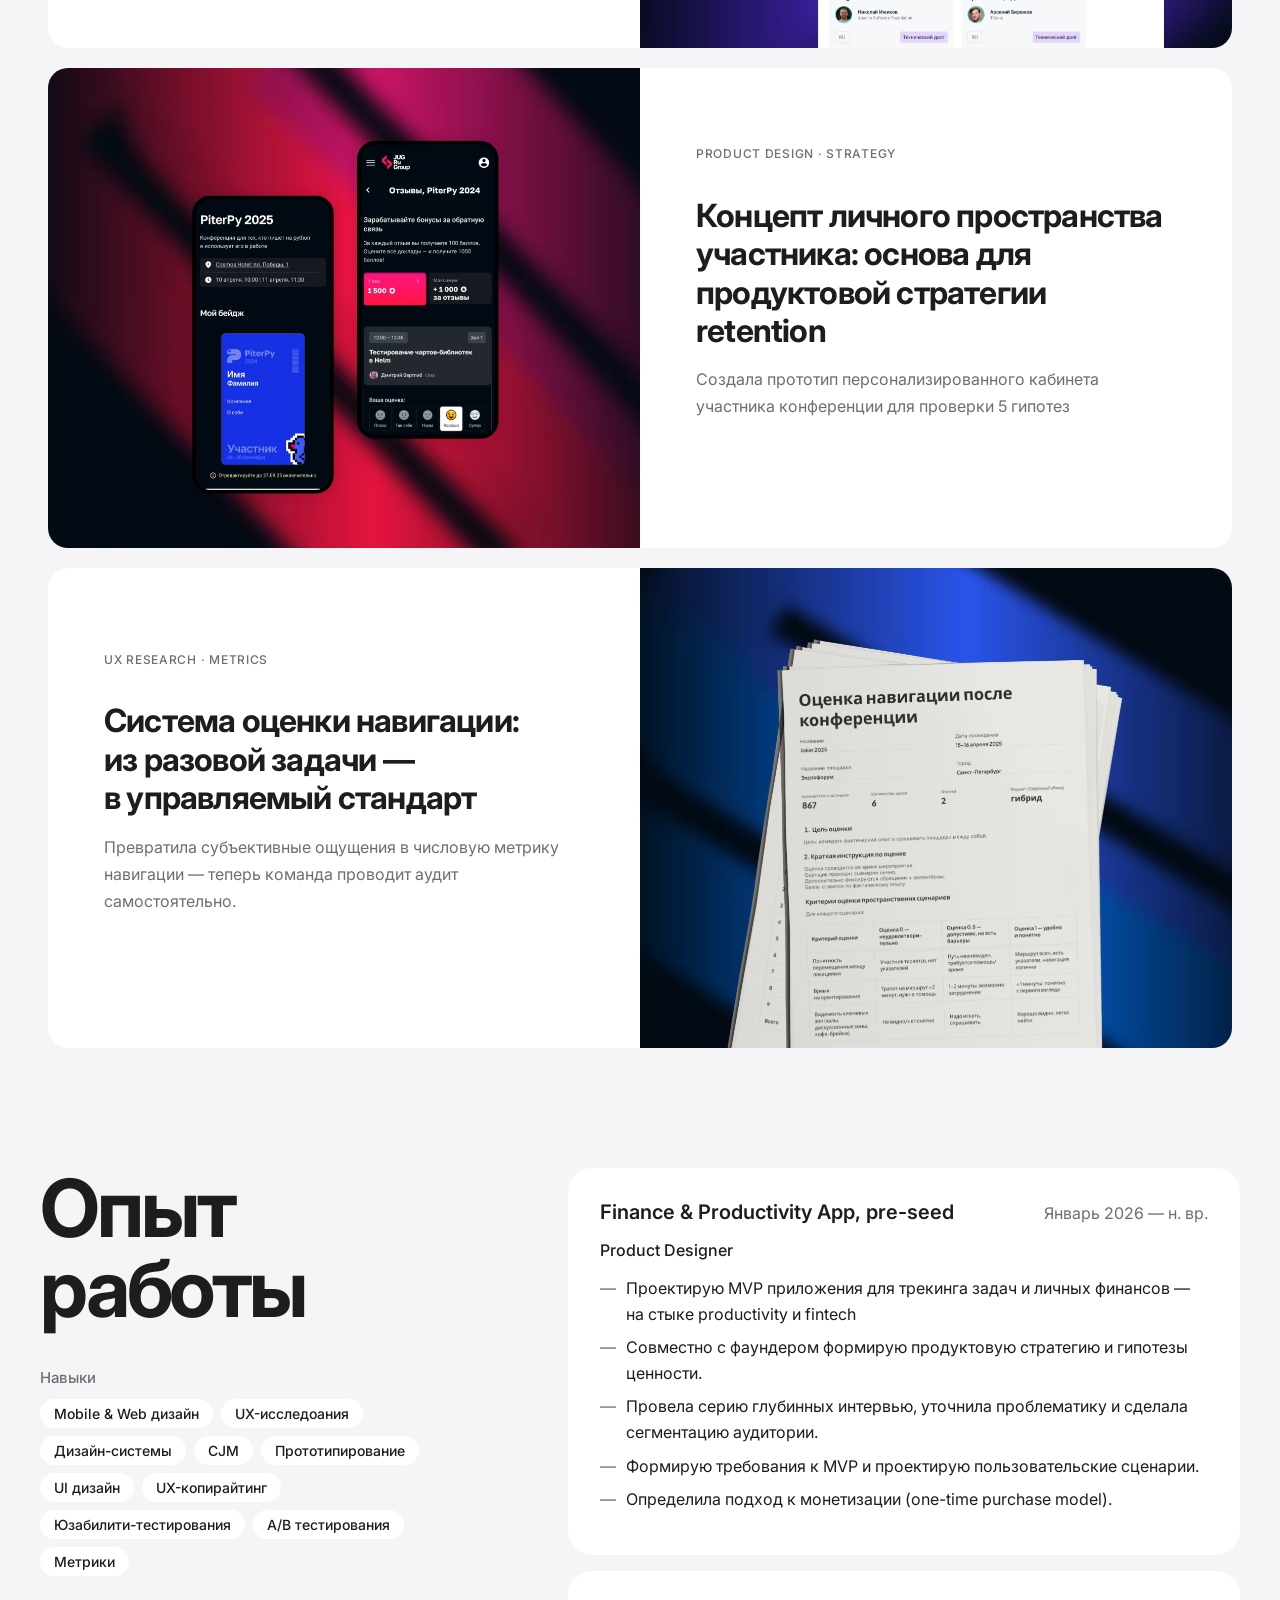
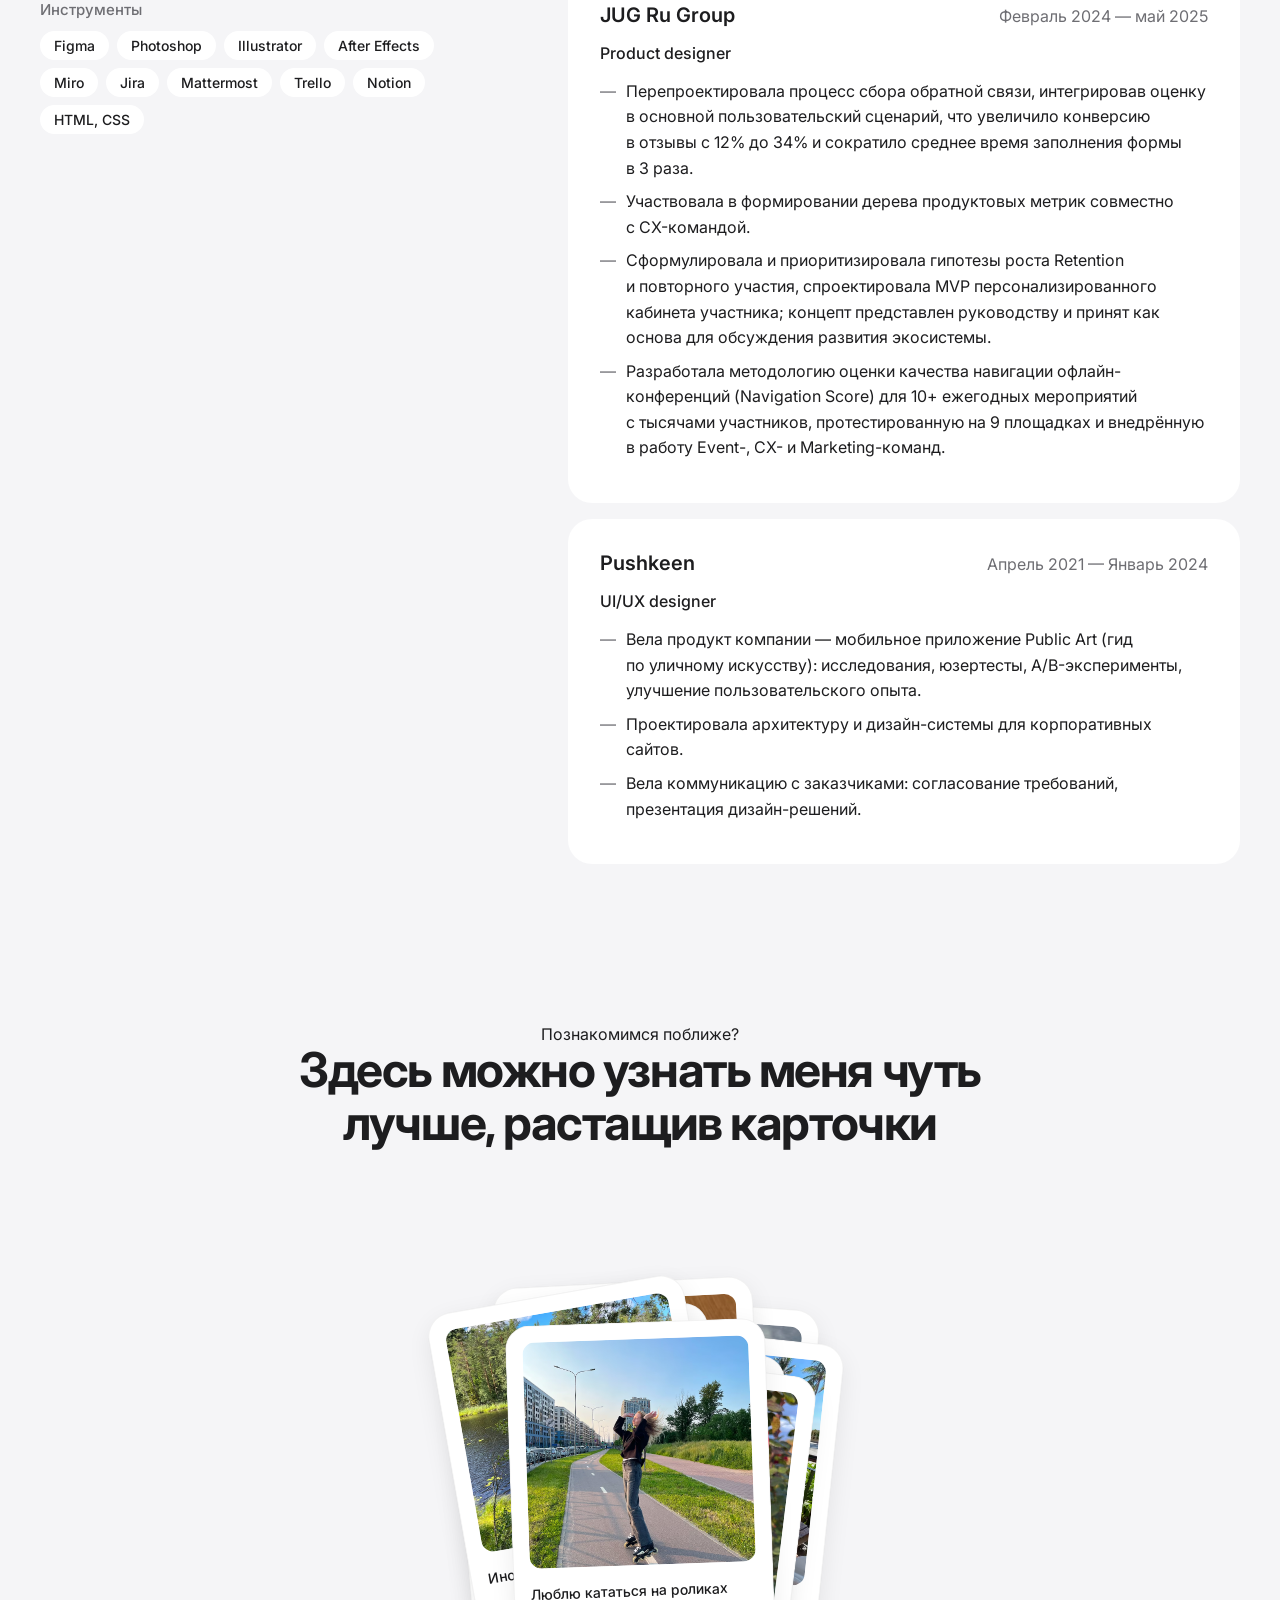
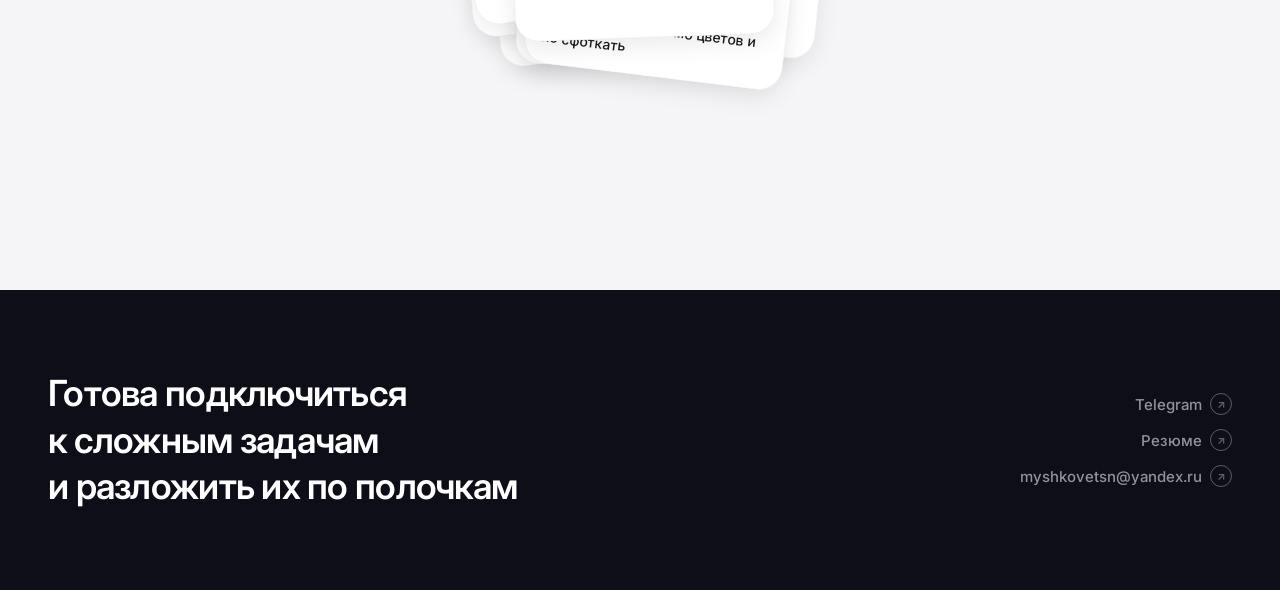
==== commit 6b86b44a: "fix favicon" ====
--- a/index.html
+++ b/index.html
@@ -13,6 +13,8 @@
     <link rel="preconnect" href="https://fonts.gstatic.com" crossorigin />
     <link href="https://fonts.googleapis.com/css2?family=Inter:wght@400;500;600;700&display=swap" rel="stylesheet" />
     <link rel="icon" type="image/png" href="images/favicon.png" />
+    <link rel="icon" type="image/ico" href="images/favicon.favIcon.ico" />
+    
     <style>
       *,
       *::before,
@@ -852,7 +854,7 @@
         <a class="p-card fade-up" href="navigation.html">
           <div class="p-text">
             <p class="p-eyebrow">UX Research · Metrics</p>
-            <h3>Система оценки навигации: из разовой задачи — в управляемый стандарт</h3>
+            <h3>Система оценки навигации: из разовой задачи — в управляемый стандарт</h3>
             <p>Превратила субъективные ощущения в числовую метрику навигации — теперь команда проводит аудит самостоятельно.</p>
             <span class="p-cta">Смотреть проект →</span>
           </div>
@@ -905,14 +907,14 @@
         <div class="exp-item">
           <div class="exp-header">
             <div class="exp-company">Finance & Productivity App, pre-seed</div>
-            <div class="exp-date">Январь 2026 — н. вр.</div>
+            <div class="exp-date">Январь 2026 — н. вр.</div>
           </div>
           <div class="exp-role">Product Designer</div>
           <ul class="exp-description">
-            <li>Проектирую MVP приложения для трекинга задач и личных финансов — на стыке productivity и fintech</li>
-            <li>Совместно с фаундером формирую продуктовую стратегию и гипотезы ценности.</li>
+            <li>Проектирую MVP приложения для трекинга задач и личных финансов — на стыке productivity и fintech</li>
+            <li>Совместно с фаундером формирую продуктовую стратегию и гипотезы ценности.</li>
             <li>Провела серию глубинных интервью, уточнила проблематику и сделала сегментацию аудитории.</li>
-            <li>Формирую требования к MVP и проектирую пользовательские сценарии.</li>
+            <li>Формирую требования к MVP и проектирую пользовательские сценарии.</li>
             <li>Определила подход к монетизации (one-time purchase model).</li>
           </ul>
         </div>
@@ -930,8 +932,8 @@
             </li>
             <li>Участвовала в формировании дерева продуктовых метрик совместно с CX-командой.</li>
             <li>
-              Сформулировала и приоритизировала гипотезы роста Retention и повторного участия, спроектировала MVP персонализированного кабинета участника; концепт представлен руководству и принят как
-              основа для обсуждения развития экосистемы.
+              Сформулировала и приоритизировала гипотезы роста Retention и повторного участия, спроектировала MVP персонализированного кабинета участника; концепт представлен руководству и принят как
+              основа для обсуждения развития экосистемы.
             </li>
             <li>
               Разработала методологию оценки качества навигации офлайн-конференций (Navigation Score) для 10+ ежегодных мероприятий с тысячами участников, протестированную на 9 площадках и внедрённую
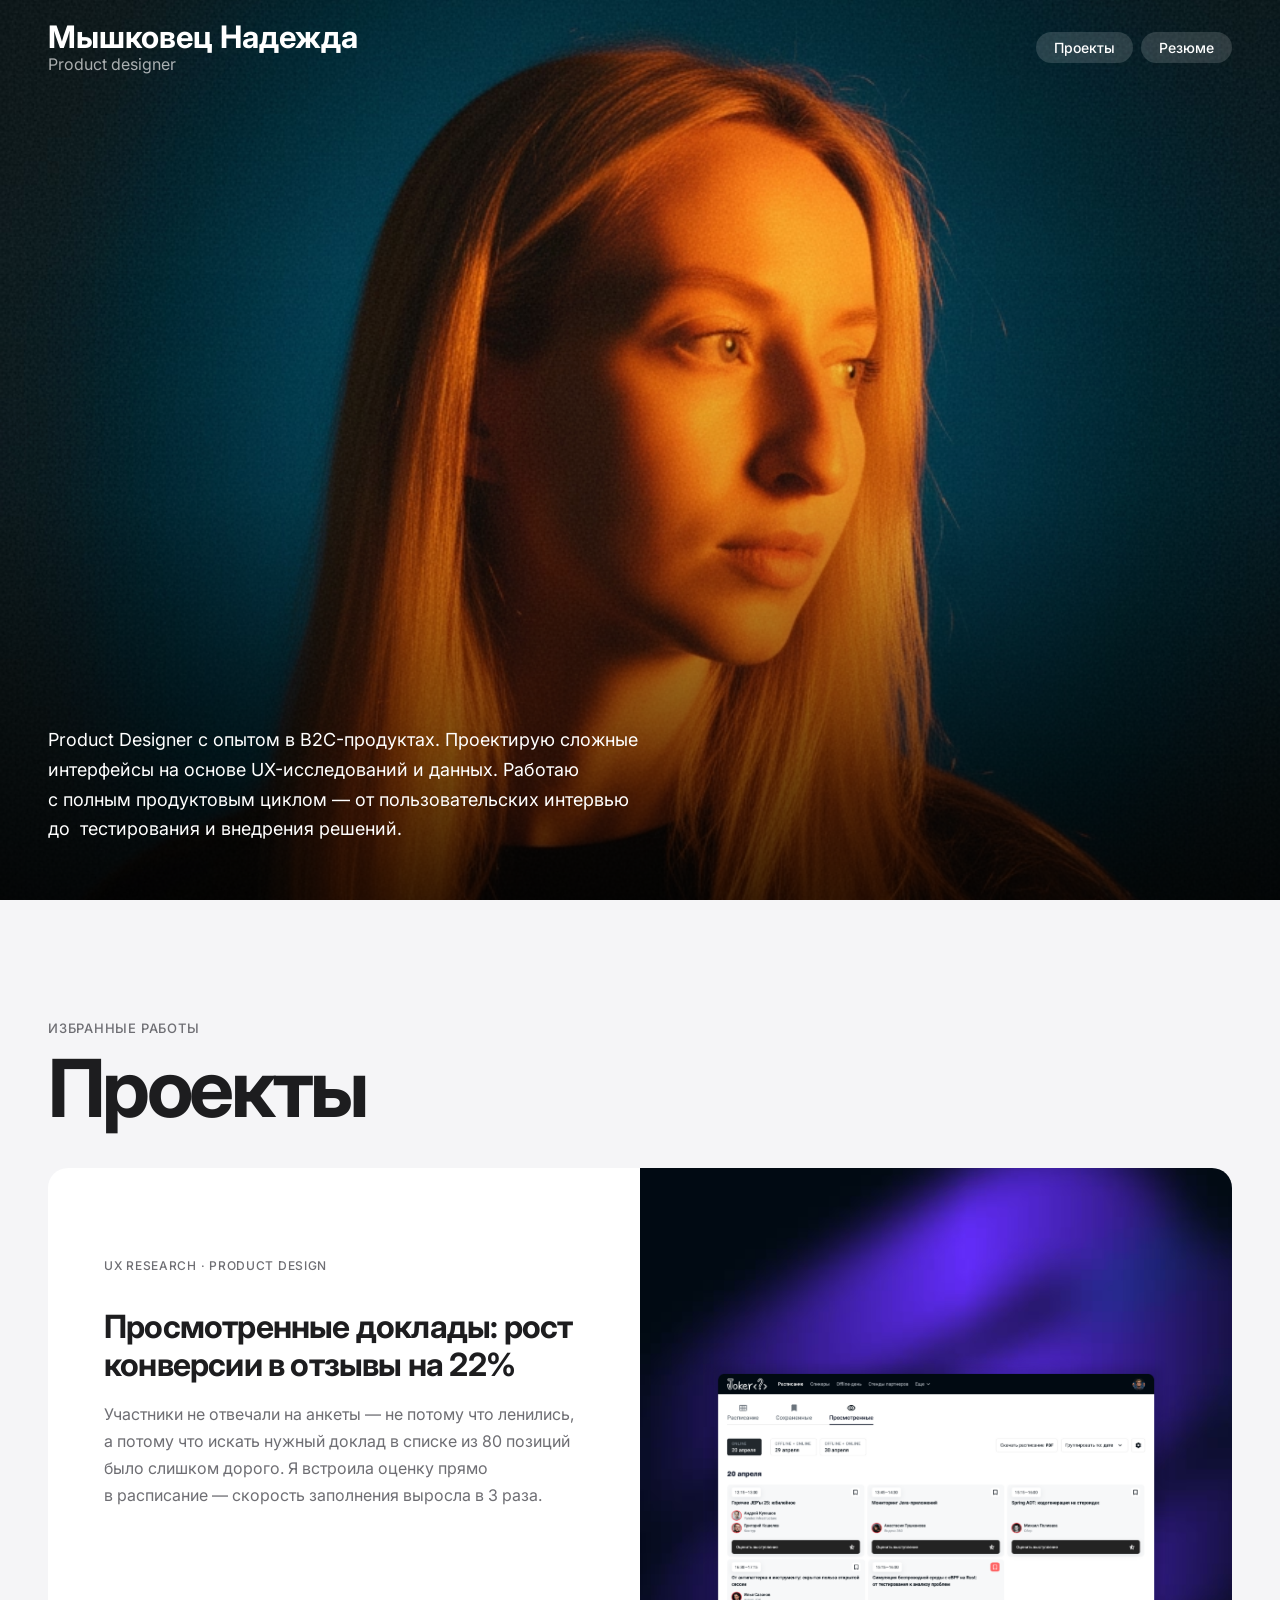
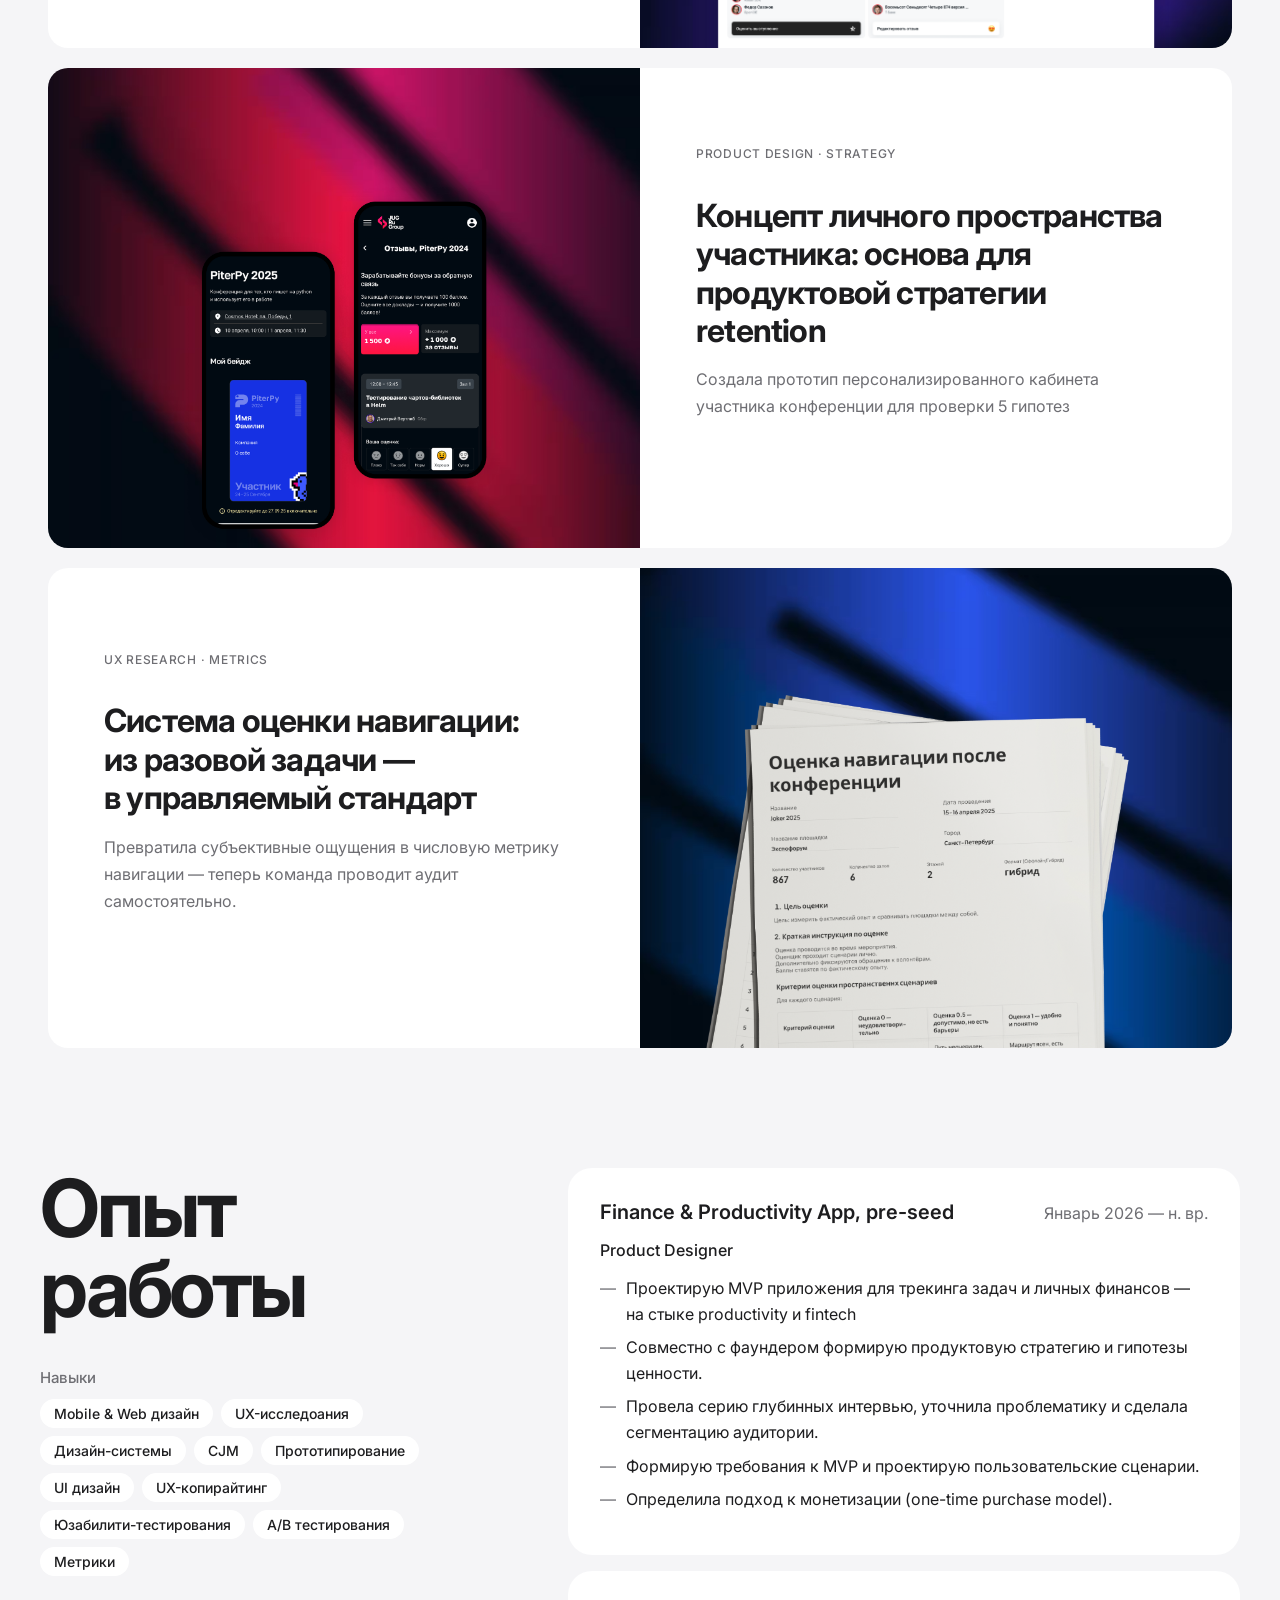
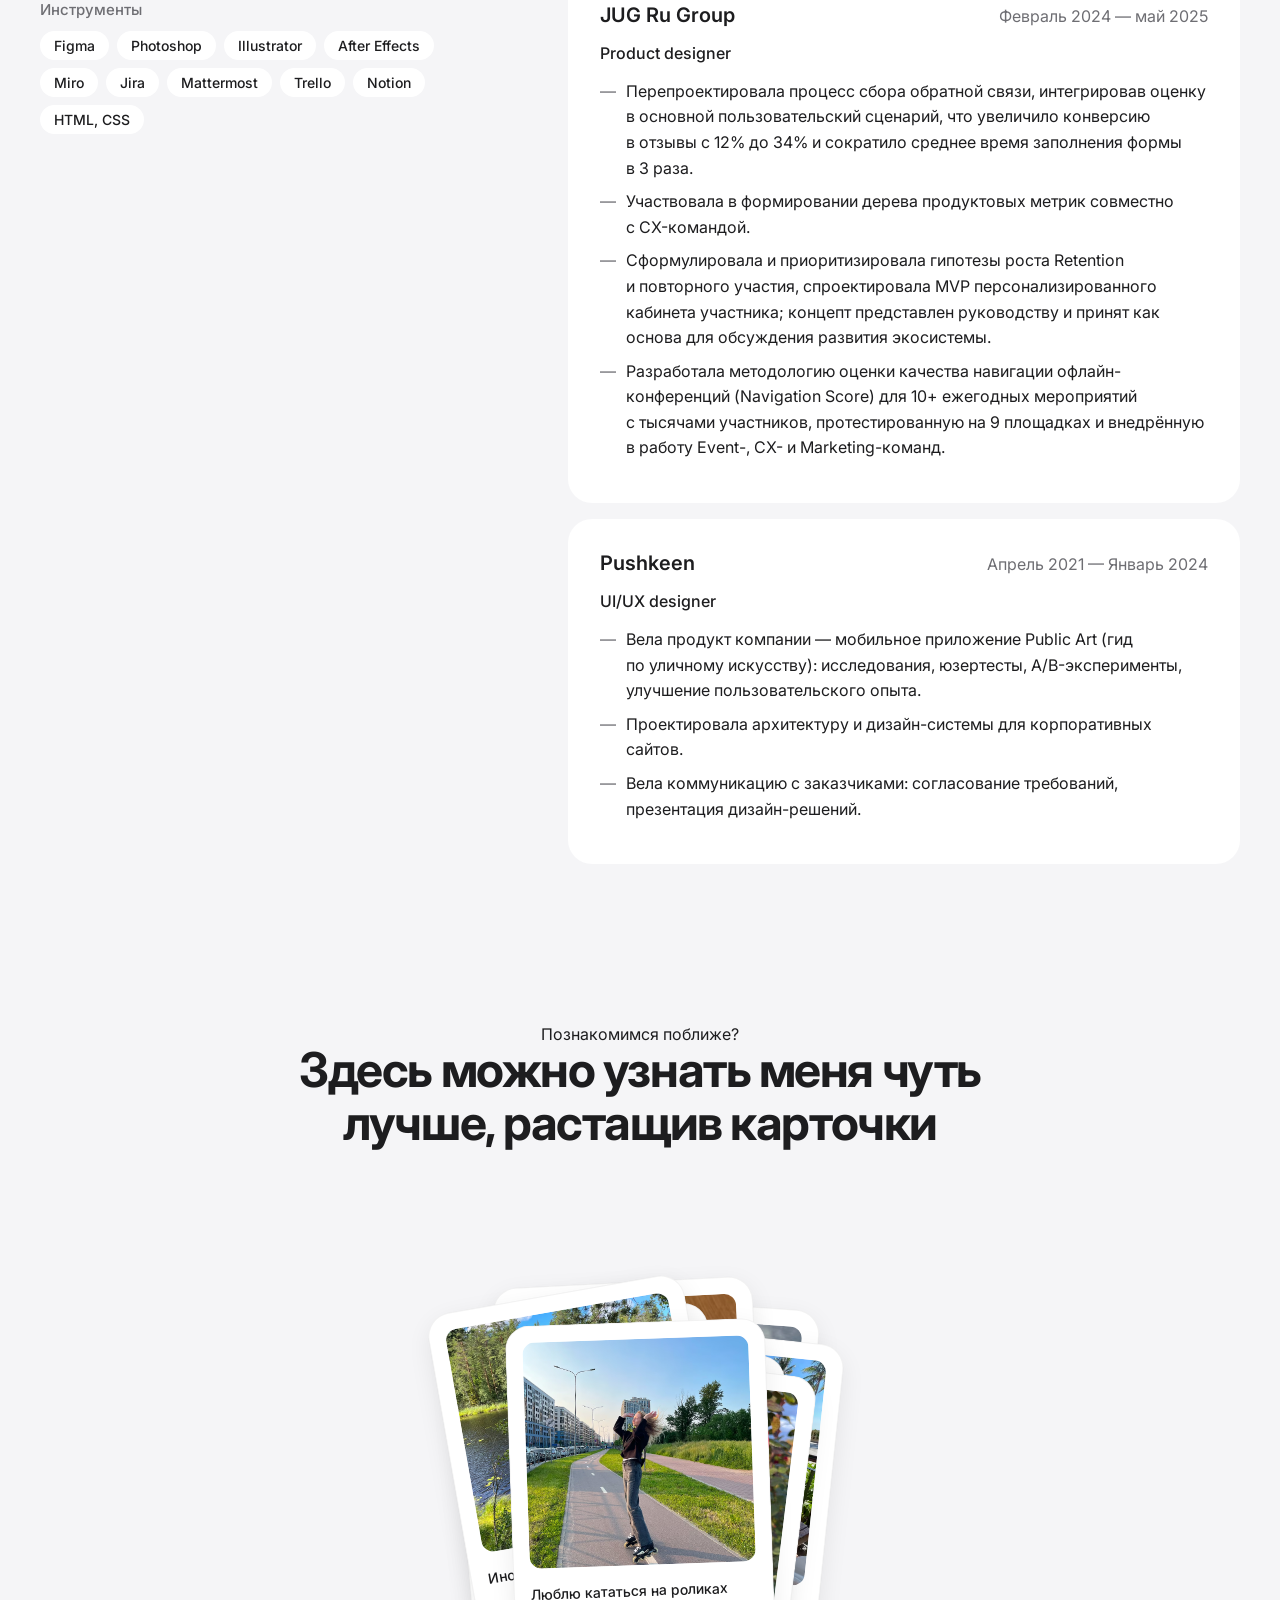
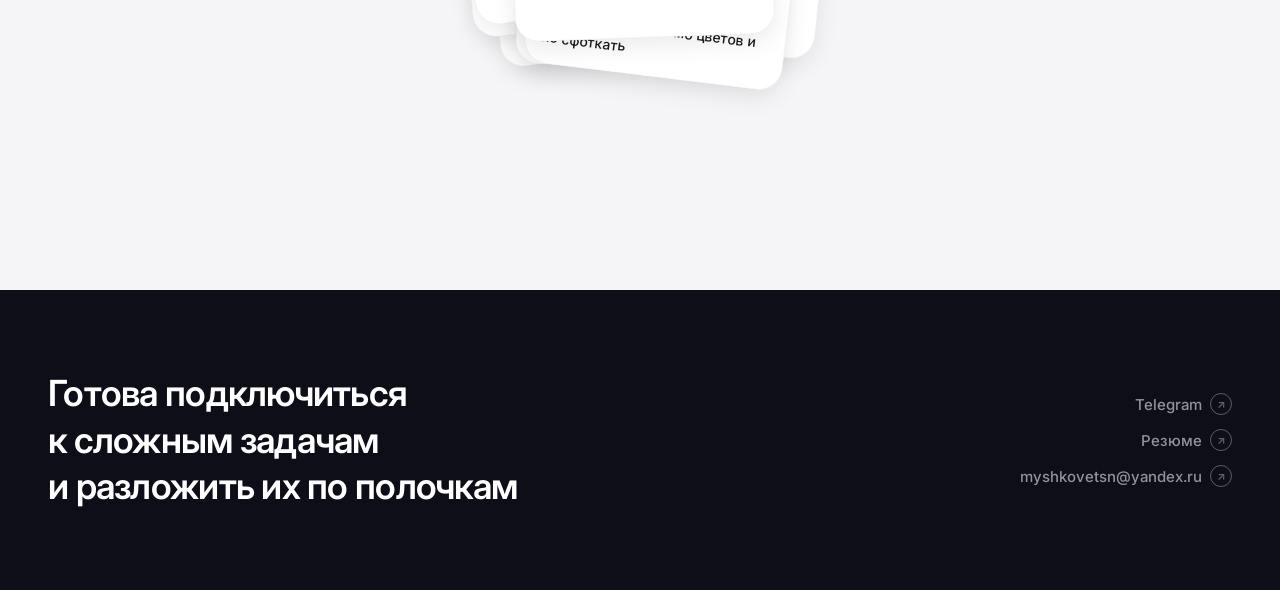
==== commit 04a01e6f: "Some fixes" ====
--- a/index.html
+++ b/index.html
@@ -14,7 +14,7 @@
     <link href="https://fonts.googleapis.com/css2?family=Inter:wght@400;500;600;700&display=swap" rel="stylesheet" />
     <link rel="icon" type="image/png" href="images/favicon.png" />
     <link rel="icon" type="image/ico" href="images/favicon.favIcon.ico" />
-    
+
     <style>
       *,
       *::before,
@@ -358,34 +358,33 @@
 
       .p-image {
         position: relative;
-        overflow: hidden;
+        overflow: hidden; /* ключевой момент */
         background: #e8e8ed;
       }
       /* Фон — растягивается на всю область, статичный */
-.img-bg {
-  position: absolute;
-  inset: 0;
-  width: 100%;
-  height: 100%;
-  object-fit: cover;
-  display: block;
-}
-
-/* UI — показывается в натуральном размере, не обрезается */
-.img-ui {
+      .img-bg {
+        position: absolute;
+        inset: 0;
+        width: 100%;
+        height: 100%;
+        object-fit: cover;
+        display: block;
+      }
+
+      /* UI — показывается в натуральном размере, не обрезается */
+      .img-ui {
         position: absolute;
         bottom: 0;
+        left: 50%;
+        transform: translateX(-50%) scale(0.95);
         width: 100%;
-        height: 100%;
+        max-height: 100%;
         object-fit: contain;
-        display: block;
-        transform-origin: bottom;
-        transform: scale(0.95);
+        transform-origin: bottom center;
         transition: transform 0.6s cubic-bezier(0.4, 0, 0.2, 1);
-        will-change: transform; /* подсказка браузеру — плавнее */
       }
       .p-card:hover .img-ui {
-        transform: scale(1.04);
+        transform: translateX(-50%) scale(1.04);
       }
 
       /* ══════════════════════════════
@@ -681,7 +680,7 @@
         }
 
         #projects {
-          padding: 120px 48px;
+          padding: 80px 16px;
         }
         .section-headline {
           font-size: 44px;
@@ -690,19 +689,28 @@
           margin-bottom: 40px;
         }
 
-        .p-card {
-          grid-template-columns: 1fr;
-          min-height: auto;
+        @media (max-width: 800px) {
+          .p-card {
+            grid-template-columns: 1fr;
+            max-height: unset;
+          }
+
+          .p-text {
+            padding: 32px 20px;
+          }
+
+          .p-image {
+            aspect-ratio: 4 / 3;
+          }
+
+          .img-ui {
+            width: 85%;
+          }
         }
         .p-card.img-left .p-image {
           order: 0;
         }
-        .p-image {
-          min-height: 260px;
-        }
-        .p-text {
-          padding: 36px 24px;
-        }
+
         .p-text h3 {
           font-size: 24px;
         }
@@ -710,17 +718,19 @@
           opacity: 1;
           transform: none;
         }
-
-        /* Уменьшаем общие отступы секции */
         #about-me {
           padding: 80px 16px;
         }
 
-        /* Заголовок делаем более читабельным для мобилки */
         .about-title {
           font-size: 28px;
           margin-bottom: 40px;
           max-width: 100%;
+        }
+        .exp-header {
+          flex-direction: column;
+          align-items: flex-start;
+          gap: 4px;
         }
 
         /* Ограничиваем высоту зоны, чтобы карточки не разлетались за пределы экрана */
@@ -828,8 +838,11 @@
         <a class="p-card fade-up" href="rating.html">
           <div class="p-text">
             <p class="p-eyebrow">UX Research · Product Design</p>
-            <h3>Просмотренные доклады: рост конверсии в отзывы на 34%</h3>
-            <p>Участники не отвечали на анкеты — не потому что ленились, а потому что искать нужный доклад в списке из 80 позиций было слишком дорого. Я встроила оценку прямо в расписание — конверсия выросла в 3 раза.</p>
+            <h3>Просмотренные доклады: рост конверсии в отзывы на 22%</h3>
+            <p>
+              Участники не отвечали на анкеты — не потому что ленились, а потому что искать нужный доклад в списке из 80 позиций было слишком дорого. Я встроила оценку прямо в расписание — скорость
+              заполнения выросла в 3 раза.
+            </p>
             <span class="p-cta">Смотреть проект →</span>
           </div>
           <div class="p-image">
@@ -842,9 +855,10 @@
           <div class="p-text">
             <p class="p-eyebrow">Product Design · Strategy</p>
             <h3>Концепт личного пространства участника: основа для продуктовой стратегии retention</h3>
-            <p>Создала прототип персонализированного кабинета участника конференции для проверки 5 гипотез</p>
+            <p>Создала прототип персонализированного кабинета участника конференции для проверки 5 гипотез</p>
             <span class="p-cta">Смотреть проект →</span>
           </div>
+
           <div class="p-image">
             <img class="img-bg" src="images/account-bg.avif" alt="" />
             <img class="img-ui" src="images/account-ui.png" alt="Личное пространство" />
